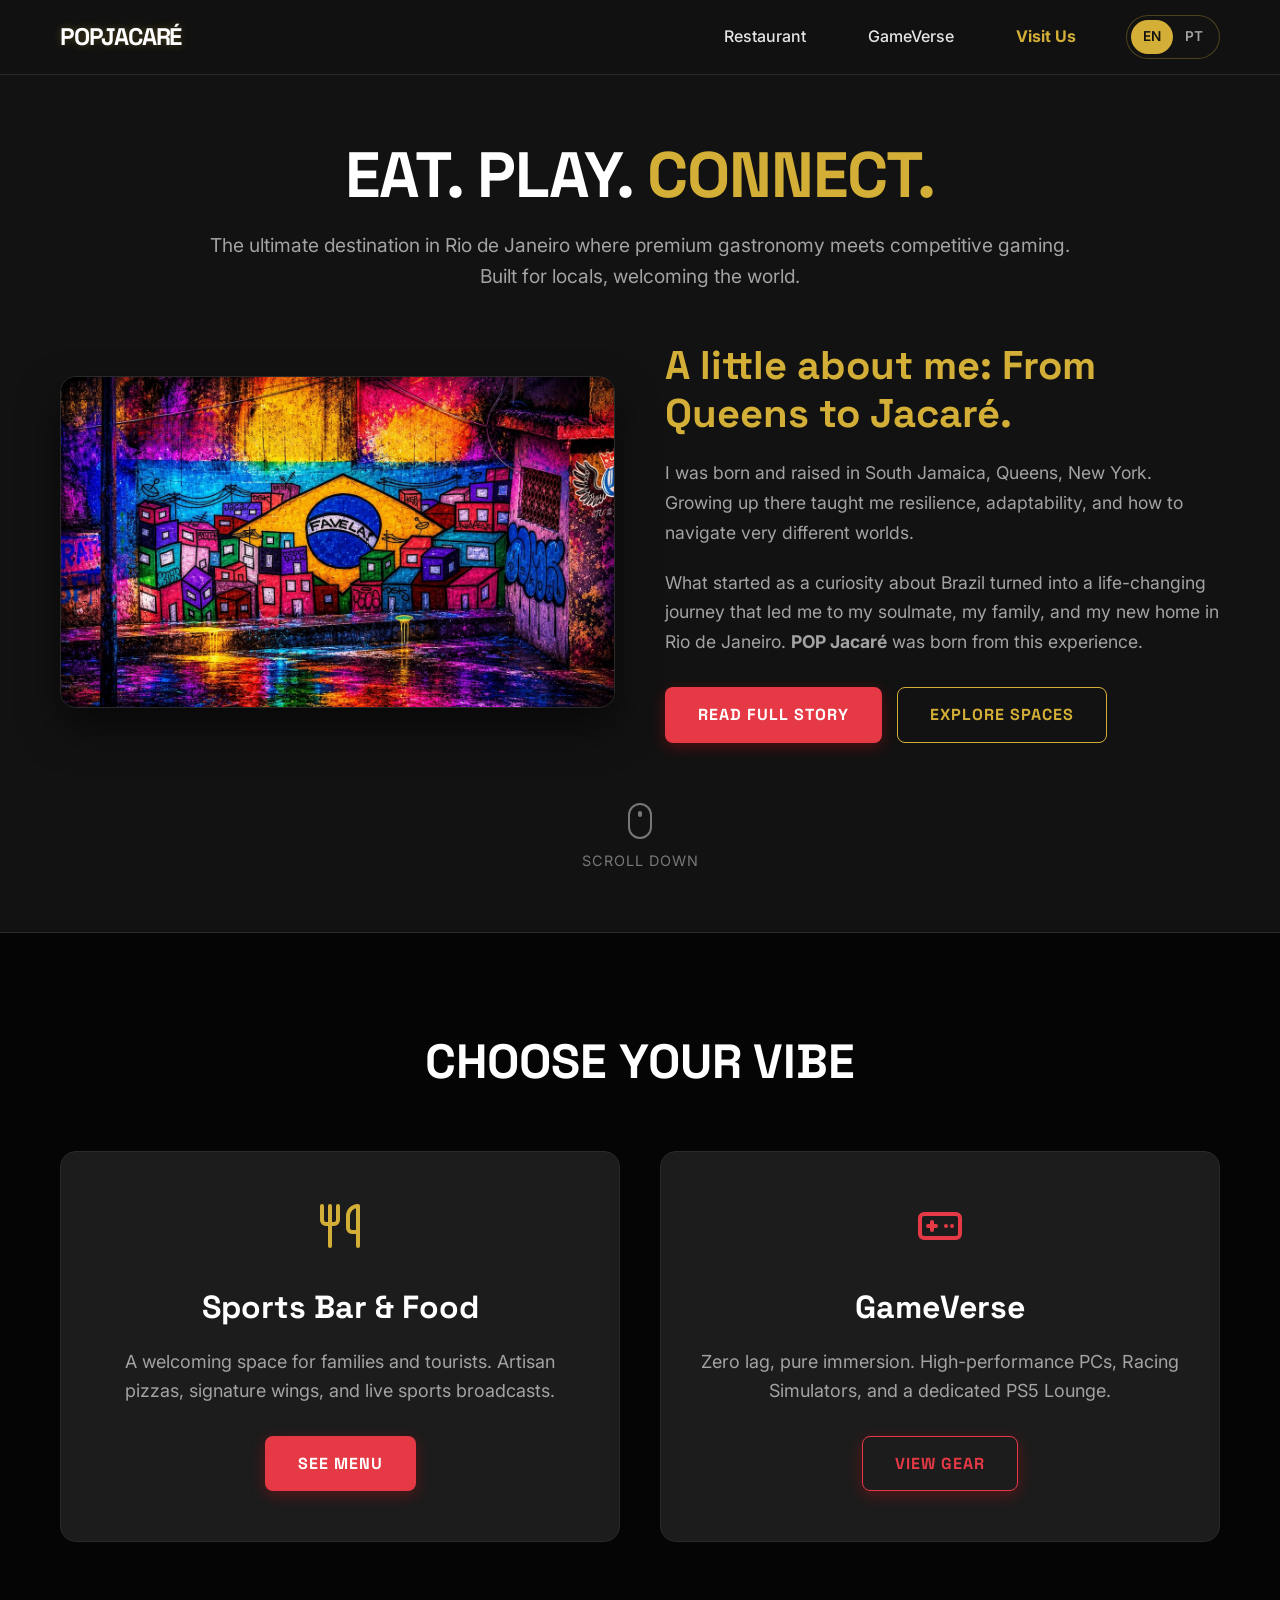
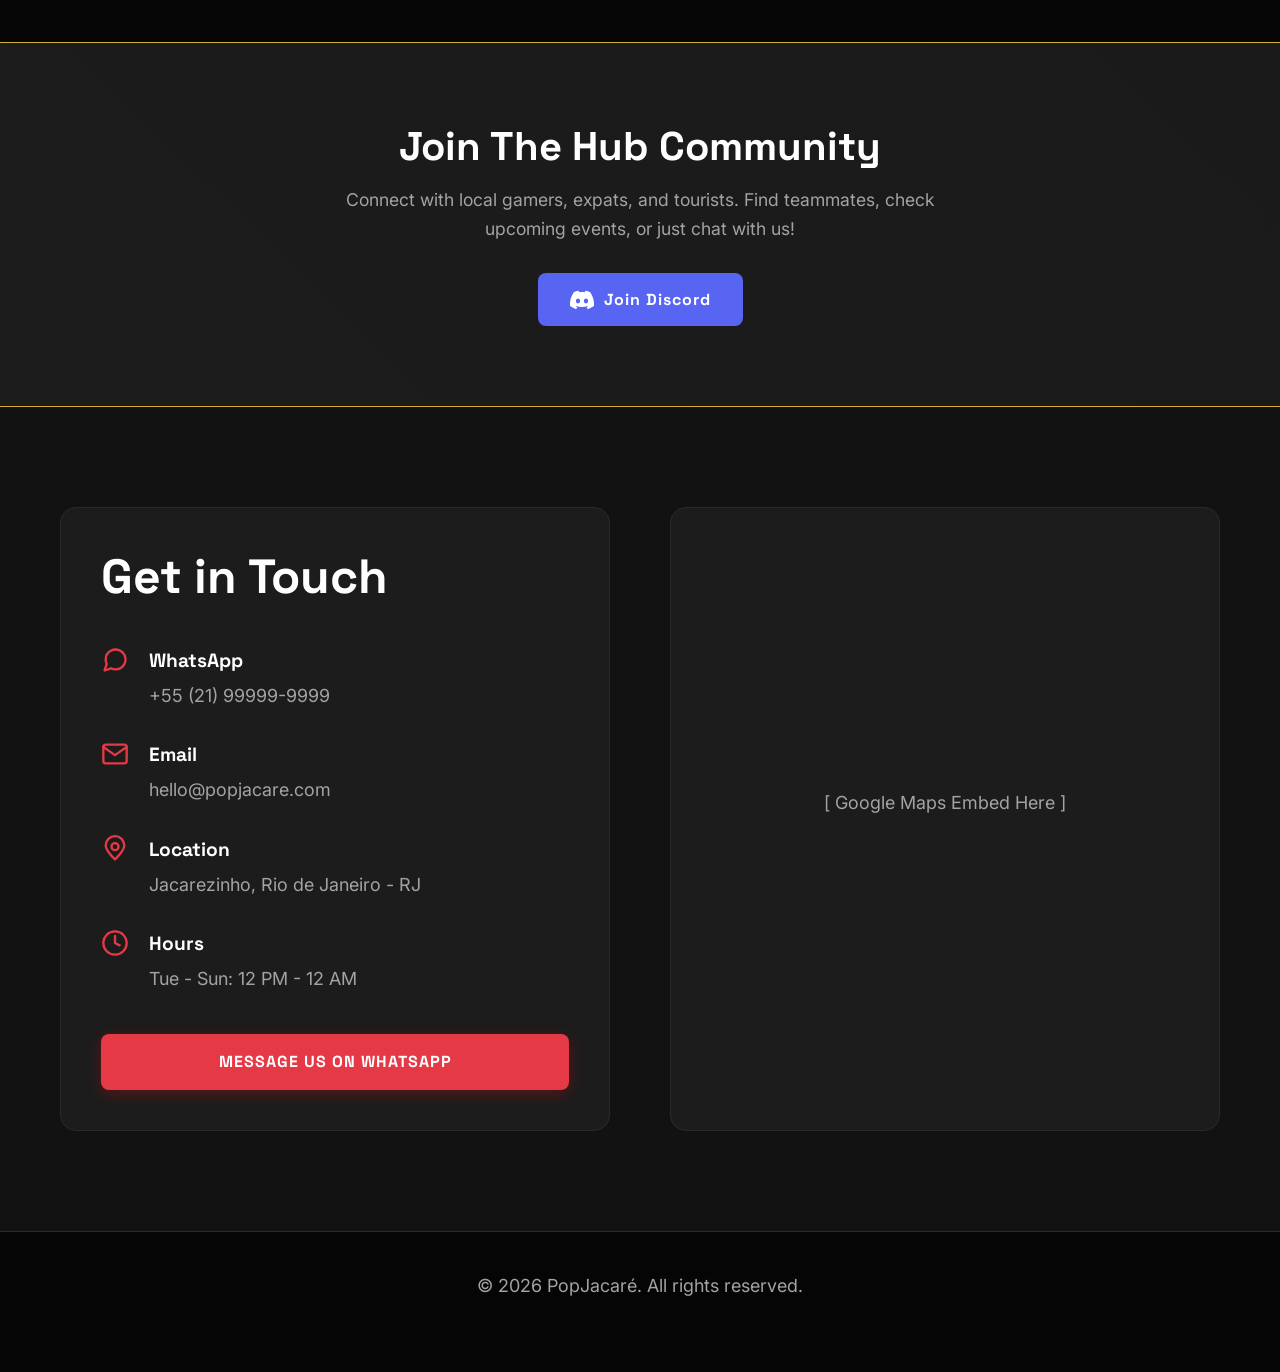
==== index.html @ 6431058b "Add files via upload" ====
<!DOCTYPE html>
<html lang="pt-BR" style="scroll-behavior: smooth;">

<head>
    <meta charset="UTF-8">
    <meta name="viewport" content="width=device-width, initial-scale=1.0">
    <title>PopJacaré | Premium Sports Bar & Gaming Lounge</title>

    <link rel="stylesheet" href="style.css">

    <link rel="preconnect" href="https://fonts.googleapis.com">
    <link rel="preconnect" href="https://fonts.gstatic.com" crossorigin>
    <link href="https://fonts.googleapis.com/css2?family=Inter:wght@400;500;600&family=Space+Grotesk:wght@600;700;900&display=swap" rel="stylesheet">
    
    <style>
        /* Controle de Idioma UI/UX */
        .pt-text { display: none; }
        body.lang-pt .en-text { display: none; }
        body.lang-pt .pt-text { display: inline-block; }

        .language-toggle {
            display: flex; align-items: center; background-color: #121212;
            border: 1px solid rgba(212, 175, 55, 0.3); border-radius: 30px;
            padding: 4px; cursor: pointer; margin-left: 20px; transition: all 0.3s ease;
        }

        .language-toggle span {
            padding: 6px 12px; font-size: 0.85rem; font-weight: 600;
            border-radius: 20px; color: var(--text-muted); transition: all 0.3s ease;
        }

        .language-toggle span.active { background-color: var(--accent-gold); color: #121212; }

        /* =========================================
           UI/UX: IDENTIDADE VISUAL
           ========================================= */
        :root {
            --bg-level-0: #050505; 
            --bg-level-1: #121212; 
            --bg-level-2: #1c1c1c; 
            --border-dark: #2a2a2a;
            --accent-gold: #d4af37; 
            --accent-red: #e63946;
            --text-main: #e5e5e5;
            --text-muted: #a3a3a3;
            --font-heading: 'Space Grotesk', sans-serif;
            --font-body: 'Inter', sans-serif;
        }

        body {
            background-color: var(--bg-level-0);
            color: var(--text-main);
            font-family: var(--font-body);
            margin: 0;
            padding: 0;
            overflow-x: hidden;
        }

        .container { max-width: 1200px; margin: 0 auto; padding: 0 20px; }

        /* TIPOGRAFIA */
        h1, h2, h3, h4 { font-family: var(--font-heading); color: #fff; margin-top: 0; }
        a { text-decoration: none; transition: 0.3s; }
        
        /* BOTÕES */
        .btn-primary {
            display: inline-block; background-color: var(--accent-red); color: #fff !important;
            padding: 14px 32px; border-radius: 8px; font-weight: 700; font-family: var(--font-heading);
            text-transform: uppercase; letter-spacing: 1px; transition: all 0.3s ease; border: 1px solid transparent;
        }
        .btn-primary:hover {
            background-color: transparent; border-color: var(--accent-red); color: var(--accent-red) !important;
            box-shadow: 0 0 15px rgba(230, 57, 70, 0.4);
        }

        .btn-outline-gold {
            display: inline-block; background-color: transparent; color: var(--accent-gold) !important;
            padding: 14px 32px; border-radius: 8px; font-weight: 700; font-family: var(--font-heading);
            text-transform: uppercase; border: 1px solid var(--accent-gold); letter-spacing: 1px; transition: all 0.3s ease;
        }
        .btn-outline-gold:hover { background-color: var(--accent-gold); color: #000 !important; }

        /* TOP SECTION (HERO + HISTÓRIA INTEGRADOS) */
        .top-section {
            padding-top: 140px; /* Espaço para a navbar fixa */
            padding-bottom: 60px;
            background-color: var(--bg-level-1);
            border-bottom: 1px solid var(--border-dark);
            position: relative;
        }
        
        .main-header-text {
            text-align: center;
            max-width: 900px;
            margin: 0 auto 50px auto;
        }
        .main-header-text h1 {
            font-size: 4rem;
            line-height: 1.1;
            margin-bottom: 20px;
            text-transform: uppercase;
            letter-spacing: -1px;
        }
        .main-header-text h1 .highlight-gold { color: var(--accent-gold); }
        .main-header-text .subtitle {
            font-size: 1.2rem;
            color: var(--text-muted);
            line-height: 1.6;
            margin: 0;
        }

        /* GRID: IMAGEM AO LADO DA HISTÓRIA */
        .hero-story-grid {
            display: grid;
            grid-template-columns: 1fr 1fr;
            gap: 50px;
            align-items: center;
        }
        .main-image-col {
            border-radius: 16px;
            overflow: hidden;
            border: 1px solid var(--border-dark);
            box-shadow: 0 20px 40px rgba(0,0,0,0.5);
        }
        .main-image-col img {
            width: 100%;
            height: auto;
            display: block;
            object-fit: cover;
        }
        
        .story-col h2 {
            font-size: 2.5rem;
            margin-bottom: 20px;
            color: var(--accent-gold);
        }
        .story-col p {
            color: var(--text-muted);
            font-size: 1.1rem;
            line-height: 1.7;
            margin-bottom: 20px;
        }
        .story-buttons {
            display: flex;
            gap: 15px;
            margin-top: 30px;
            flex-wrap: wrap;
        }

        /* INDICADOR DE ROLAGEM */
        .scroll-indicator {
            text-align: center;
            margin-top: 60px;
            display: flex;
            flex-direction: column;
            align-items: center;
            color: var(--text-muted);
            font-size: 0.9rem;
            text-transform: uppercase;
            letter-spacing: 1px;
            opacity: 0.7;
        }
        .mouse-icon {
            width: 24px; height: 36px; border: 2px solid var(--text-muted);
            border-radius: 12px; position: relative; margin-bottom: 10px;
        }
        .mouse-wheel {
            width: 4px; height: 6px; background-color: var(--text-muted);
            border-radius: 2px; position: absolute; top: 6px; left: 50%;
            transform: translateX(-50%);
            animation: scrollWheel 2s infinite;
        }
        @keyframes scrollWheel {
            0% { top: 6px; opacity: 1; }
            100% { top: 18px; opacity: 0; }
        }

        /* OS PILARES (RESTAURANTE E LOUNGE) */
        .pillars-section { padding: 100px 0; background-color: var(--bg-level-0); }
        .section-title { text-align: center; margin-bottom: 60px; font-size: 3rem; text-transform: uppercase; }
        
        .services-grid { display: grid; grid-template-columns: 1fr 1fr; gap: 40px; }
        .service-card {
            background-color: var(--bg-level-2); border: 1px solid var(--border-dark);
            border-radius: 16px; padding: 50px 40px; text-align: center;
            transition: transform 0.3s ease, border-color 0.3s;
        }
        .service-card:hover { transform: translateY(-10px); border-color: var(--accent-gold); }
        .service-icon { margin-bottom: 25px; display: inline-block; }
        .service-card h3 { font-size: 2rem; margin-bottom: 15px; }
        .service-card p { color: var(--text-muted); line-height: 1.6; margin-bottom: 30px; }
        
        /* COMUNIDADE (DISCORD) */
        .community-banner {
            background: linear-gradient(45deg, var(--bg-level-2) 0%, #1a1a1a 100%);
            border-top: 1px solid var(--accent-gold); border-bottom: 1px solid var(--accent-gold);
            padding: 80px 20px; text-align: center;
        }
        .community-banner h2 { font-size: 2.5rem; margin-bottom: 15px; }
        .community-banner p { max-width: 600px; margin: 0 auto 30px auto; color: var(--text-muted); font-size: 1.1rem; }
        .btn-discord {
            background-color: #5865F2; color: #fff !important; padding: 14px 32px; border-radius: 8px;
            font-weight: 700; font-family: var(--font-heading); letter-spacing: 1px; display: inline-flex; align-items: center; gap: 10px;
        }

        /* CONTATO E LOCALIZAÇÃO */
        .contact-section { padding: 100px 0; background-color: var(--bg-level-1); }
        .contact-grid { display: grid; grid-template-columns: 1fr 1fr; gap: 60px; }
        .contact-info-box { background-color: var(--bg-level-2); padding: 40px; border-radius: 16px; border: 1px solid var(--border-dark); }
        
        .contact-item { display: flex; align-items: flex-start; gap: 20px; margin-bottom: 30px; }
        .contact-icon { stroke: var(--accent-red); flex-shrink: 0; }
        .contact-item h4 { margin: 0 0 5px 0; font-size: 1.2rem; }
        .contact-item p { margin: 0; color: var(--text-muted); }
        
        .map-placeholder {
            width: 100%; height: 100%; min-height: 400px; background-color: var(--bg-level-2); border-radius: 16px;
            border: 1px solid var(--border-dark); display: flex; align-items: center; justify-content: center; color: var(--text-muted);
        }

        /* RESPONSIVIDADE */
        @media (max-width: 900px) {
            .main-header-text h1 { font-size: 2.5rem; }
            .hero-story-grid, .services-grid, .contact-grid { grid-template-columns: 1fr; }
            .story-buttons { flex-direction: column; }
        }
    </style>
</head>

<body>

    <!-- NAVBAR FIXA -->
    <header id="navbar" style="background-color: rgba(18,18,18,0.95); border-bottom: 1px solid var(--border-dark); position: fixed; width: 100%; top: 0; z-index: 100; padding: 15px 0; backdrop-filter: blur(10px);">
        <div class="container nav-content" style="display: flex; justify-content: space-between; align-items: center;">
            <a href="index.html" class="logo" style="text-decoration: none; color: #fff; font-family: var(--font-heading); font-size: 1.5rem; font-weight: 900;">PopJacaré</a>
            
            <nav class="desktop-menu" style="display: flex; align-items: center; gap: 30px;">
                <a href="subpaginas/restaurant.html" style="color: var(--text-main);"><span class="en-text">Restaurant</span><span class="pt-text">Restaurante</span></a>
                <a href="subpaginas/gameverse.html" style="color: var(--text-main);">GameVerse</a>
                <a href="#contato" style="color: var(--accent-gold); font-weight: bold;"><span class="en-text">Visit Us</span><span class="pt-text">Visite-nos</span></a>

                <div class="language-toggle" id="lang-btn">
                    <span class="lang-en active">EN</span>
                    <span class="lang-pt">PT</span>
                </div>
            </nav>
        </div>
    </header>

    <!-- TOPO CENTRALIZADO + IMAGEM E HISTÓRIA AO LADO -->
    <section class="top-section">
        <div class="container">
            
            <!-- Título Principal Centralizado no Topo -->
            <div class="main-header-text">
                <h1>
                    <span class="en-text">Eat. Play. <span class="highlight-gold">Connect.</span></span>
                    <span class="pt-text">Coma. Jogue. <span class="highlight-gold">Conecte-se.</span></span>
                </h1>
                <p class="subtitle">
                    <span class="en-text">The ultimate destination in Rio de Janeiro where premium gastronomy meets competitive gaming. Built for locals, welcoming the world.</span>
                    <span class="pt-text">O destino definitivo no Rio de Janeiro onde a alta gastronomia encontra os e-sports. Feito para os locais, de portas abertas para o mundo.</span>
                </p>
            </div>

            <!-- Grid: Imagem Principal + História -->
            <div class="hero-story-grid">
                
                <!-- Coluna da Esquerda: A imagem original (capa) -->
                <div class="main-image-col">
                    <img src="img/capa.png" alt="Cenário urbano do Jacarezinho">
                </div>

                <!-- Coluna da Direita: História e Botões -->
                <div class="story-col">
                    <h2>
                        <span class="en-text">A little about me: From Queens to Jacaré.</span>
                        <span class="pt-text">Um pouco sobre mim: Do Queens ao Jacaré.</span>
                    </h2>
                    <p>
                        <span class="en-text">I was born and raised in South Jamaica, Queens, New York. Growing up there taught me resilience, adaptability, and how to navigate very different worlds.</span>
                        <span class="pt-text">Nasci e cresci em South Jamaica, Queens, Nova York. Crescer lá me ensinou resiliência, adaptabilidade e como navegar em mundos muito diferentes.</span>
                    </p>
                    <p>
                        <span class="en-text">What started as a curiosity about Brazil turned into a life-changing journey that led me to my soulmate, my family, and my new home in Rio de Janeiro. <strong>POP Jacaré</strong> was born from this experience.</span>
                        <span class="pt-text">O que começou como curiosidade pelo Brasil virou uma jornada que mudou minha vida, me levando à minha família e ao meu novo lar no Rio. O <strong>POP Jacaré</strong> nasceu dessa experiência.</span>
                    </p>
                    
                    <div class="story-buttons">
                        <a href="subpaginas/story.html" class="btn-primary">
                            <span class="en-text">Read Full Story</span>
                            <span class="pt-text">História Completa</span>
                        </a>
                        <a href="#experiencias" class="btn-outline-gold">
                            <span class="en-text">Explore Spaces</span>
                            <span class="pt-text">Explorar Espaços</span>
                        </a>
                    </div>
                </div>

            </div>

            <!-- Indicador visual que existe mais conteúdo para baixo -->
            <div class="scroll-indicator">
                <div class="mouse-icon">
                    <div class="mouse-wheel"></div>
                </div>
                <span class="en-text">Scroll Down</span>
                <span class="pt-text">Role para Baixo</span>
            </div>

        </div>
    </section>

    <!-- EXPERIÊNCIAS (Restaurante e Lan House) -->
    <section id="experiencias" class="pillars-section">
        <div class="container">
            <h2 class="section-title">
                <span class="en-text">Choose Your Vibe</span>
                <span class="pt-text">Escolha sua Vibe</span>
            </h2>

            <div class="services-grid">
                <!-- Restaurante -->
                <div class="service-card">
                    <div class="service-icon">
                        <svg width="48" height="48" viewBox="0 0 24 24" fill="none" stroke="var(--accent-gold)" stroke-width="2" stroke-linecap="round" stroke-linejoin="round">
                            <path d="M3 2v7c0 1.1.9 2 2 2h4a2 2 0 0 0 2-2V2"></path>
                            <path d="M7 2v20"></path>
                            <path d="M21 15V2v0a5 5 0 0 0-5 5v6c0 1.1.9 2 2 2h3Zm0 0v7"></path>
                        </svg>
                    </div>
                    <h3>
                        <span class="en-text">Sports Bar & Food</span>
                        <span class="pt-text">Restaurante & Bar</span>
                    </h3>
                    <p>
                        <span class="en-text">A welcoming space for families and tourists. Artisan pizzas, signature wings, and live sports broadcasts.</span>
                        <span class="pt-text">Um ambiente acolhedor. Pizzas artesanais, nossas famosas wings e transmissão de esportes ao vivo.</span>
                    </p>
                    <a href="subpaginas/restaurant.html" class="btn-primary">
                        <span class="en-text">See Menu</span>
                        <span class="pt-text">Ver Cardápio</span>
                    </a>
                </div>

                <!-- GameVerse -->
                <div class="service-card">
                    <div class="service-icon">
                        <svg width="48" height="48" viewBox="0 0 24 24" fill="none" stroke="var(--accent-red)" stroke-width="2" stroke-linecap="round" stroke-linejoin="round">
                            <rect x="2" y="6" width="20" height="12" rx="2"></rect>
                            <path d="M6 12h4"></path>
                            <path d="M8 10v4"></path>
                            <path d="M15 12h.01"></path>
                            <path d="M18 12h.01"></path>
                        </svg>
                    </div>
                    <h3>GameVerse</h3>
                    <p>
                        <span class="en-text">Zero lag, pure immersion. High-performance PCs, Racing Simulators, and a dedicated PS5 Lounge.</span>
                        <span class="pt-text">Zero lag, imersão total. PCs de alta performance, Simuladores de Corrida e um Lounge de PS5.</span>
                    </p>
                    <a href="subpaginas/gameverse.html" class="btn-primary" style="background-color: transparent; border-color: var(--accent-red); color: var(--accent-red) !important;">
                        <span class="en-text">View Gear</span>
                        <span class="pt-text">Ver Máquinas</span>
                    </a>
                </div>
            </div>
        </div>
    </section>

    <!-- COMUNIDADE (DISCORD) -->
    <section class="community-banner">
        <div class="container">
            <h2>
                <span class="en-text">Join The Hub Community</span>
                <span class="pt-text">Faça parte da Comunidade</span>
            </h2>
            <p>
                <span class="en-text">Connect with local gamers, expats, and tourists. Find teammates, check upcoming events, or just chat with us!</span>
                <span class="pt-text">Conecte-se com gamers locais e turistas. Encontre seu squad, veja os próximos eventos e troque ideia com a gente!</span>
            </p>
            <a href="#" class="btn-discord">
                <svg width="24" height="24" viewBox="0 0 24 24" fill="currentColor">
                    <path d="M20.317 4.3698a19.7913 19.7913 0 00-4.8851-1.5152.0741.0741 0 00-.0785.0371c-.211.3753-.4447.8648-.6083 1.2495-1.8447-.2762-3.68-.2762-5.4868 0-.1636-.3933-.4058-.8742-.6177-1.2495a.077.077 0 00-.0785-.037 19.7363 19.7363 0 00-4.8852 1.515.0699.0699 0 00-.0321.0277C.5334 9.0458-.319 13.5799.0992 18.0578a.0824.0824 0 00.0312.0561c2.0528 1.5076 4.0413 2.4228 5.9929 3.0294a.0777.0777 0 00.0842-.0276c.4616-.6304.8731-1.2952 1.226-1.9942a.076.076 0 00-.0416-.1057c-.6528-.2476-1.2743-.5495-1.8722-.8923a.077.077 0 01-.0076-.1277c.1258-.0943.2517-.1923.3718-.2914a.0743.0743 0 01.0776-.0105c3.9278 1.7933 8.18 1.7933 12.0614 0a.0739.0739 0 01.0785.0095c.1202.099.246.1981.3728.2924a.077.077 0 01-.0066.1276 12.2986 12.2986 0 01-1.873.8914.0766.0766 0 00-.0407.1067c.3604.698.7719 1.3628 1.225 1.9932a.076.076 0 00.0842.0286c1.961-.6067 3.9495-1.5219 6.0023-3.0294a.077.077 0 00.0313-.0552c.5004-5.177-.8382-9.6739-3.5485-13.6604a.061.061 0 00-.0312-.0286zM8.02 15.3312c-1.1825 0-2.1569-1.0857-2.1569-2.419 0-1.3332.9555-2.4189 2.157-2.4189 1.2108 0 2.1757 1.0952 2.1568 2.419 0 1.3332-.9555 2.4189-2.1569 2.4189zm7.9748 0c-1.1825 0-2.1569-1.0857-2.1569-2.419 0-1.3332.9554-2.4189 2.1569-2.4189 1.2108 0 2.1757 1.0952 2.1568 2.419 0 1.3332-.946 2.4189-2.1568 2.4189z"/>
                </svg>
                Join Discord
            </a>
        </div>
    </section>

    <!-- CONTATO E LOCALIZAÇÃO -->
    <section id="contato" class="contact-section">
        <div class="container contact-grid">
            
            <div class="contact-info-box">
                <h2 style="margin-bottom: 40px;">
                    <span class="en-text">Get in Touch</span>
                    <span class="pt-text">Fale Conosco</span>
                </h2>

                <div class="contact-item">
                    <svg class="contact-icon" width="28" height="28" viewBox="0 0 24 24" fill="none" stroke-width="2" stroke-linecap="round" stroke-linejoin="round">
                        <path d="M21 11.5a8.38 8.38 0 0 1-.9 3.8 8.5 8.5 0 0 1-7.6 4.7 8.38 8.38 0 0 1-3.8-.9L3 21l1.9-5.7a8.38 8.38 0 0 1-.9-3.8 8.5 8.5 0 0 1 4.7-7.6 8.38 8.38 0 0 1 3.8-.9h.5a8.48 8.48 0 0 1 8 8v.5z"></path>
                    </svg>
                    <div>
                        <h4>WhatsApp</h4>
                        <p>+55 (21) 99999-9999</p>
                    </div>
                </div>

                <div class="contact-item">
                    <svg class="contact-icon" width="28" height="28" viewBox="0 0 24 24" fill="none" stroke-width="2" stroke-linecap="round" stroke-linejoin="round">
                        <path d="M4 4h16c1.1 0 2 .9 2 2v12c0 1.1-.9 2-2 2H4c-1.1 0-2-.9-2-2V6c0-1.1.9-2 2-2z"></path>
                        <polyline points="22,6 12,13 2,6"></polyline>
                    </svg>
                    <div>
                        <h4>Email</h4>
                        <p>hello@popjacare.com</p>
                    </div>
                </div>

                <div class="contact-item">
                    <svg class="contact-icon" width="28" height="28" viewBox="0 0 24 24" fill="none" stroke-width="2" stroke-linecap="round" stroke-linejoin="round">
                        <circle cx="12" cy="10" r="3"></circle>
                        <path d="M12 21c-4-4-8-8-8-12a8 8 0 0 1 16 0c0 4-4 8-8 12z"></path>
                    </svg>
                    <div>
                        <h4>
                            <span class="en-text">Location</span>
                            <span class="pt-text">Localização</span>
                        </h4>
                        <p>Jacarezinho, Rio de Janeiro - RJ</p>
                    </div>
                </div>

                <div class="contact-item">
                    <svg class="contact-icon" width="28" height="28" viewBox="0 0 24 24" fill="none" stroke-width="2" stroke-linecap="round" stroke-linejoin="round">
                        <circle cx="12" cy="12" r="10"></circle>
                        <polyline points="12 6 12 12 16 14"></polyline>
                    </svg>
                    <div>
                        <h4>
                            <span class="en-text">Hours</span>
                            <span class="pt-text">Horário</span>
                        </h4>
                        <p>
                            <span class="en-text">Tue - Sun: 12 PM - 12 AM</span>
                            <span class="pt-text">Ter - Dom: 12:00 às 00:00</span>
                        </p>
                    </div>
                </div>

                <a href="https://wa.me/5521999999999" target="_blank" class="btn-primary" style="margin-top: 10px; width: 100%; box-sizing: border-box; text-align: center;">
                    <span class="en-text">Message us on WhatsApp</span>
                    <span class="pt-text">Chamar no WhatsApp</span>
                </a>
            </div>

            <!-- Mapa Google Placeholder -->
            <div class="map-placeholder">
                <p>
                    <span class="en-text">[ Google Maps Embed Here ]</span>
                    <span class="pt-text">[ Insira o Embed do Google Maps Aqui ]</span>
                </p>
            </div>

        </div>
    </section>

    <!-- FOOTER BÁSICO -->
    <footer style="background-color: var(--bg-level-0); border-top: 1px solid var(--border-dark); padding: 40px 20px; text-align: center; color: var(--text-muted); font-size: 0.9rem;">
        <p>&copy; 2026 PopJacaré. <span class="en-text">All rights reserved.</span><span class="pt-text">Todos os direitos reservados.</span></p>
    </footer>

    <script>
        // Lógica de Tradução
        function toggleLanguage() {
            const body = document.body;
            body.classList.toggle('lang-pt');
            
            const isPt = body.classList.contains('lang-pt');
            document.querySelectorAll('.lang-en').forEach(el => el.classList.toggle('active', !isPt));
            document.querySelectorAll('.lang-pt').forEach(el => el.classList.toggle('active', isPt));
            
            document.documentElement.lang = isPt ? 'pt-BR' : 'en';
        }

        document.getElementById('lang-btn').addEventListener('click', toggleLanguage);
    </script>
    
</body>
</html>
---- style.css ----
/* ==========================================================================
   VARIÁVEIS DE CORES E FONTES (Identidade Premium: Preto, Dourado e Vermelho)
   ========================================================================== */
:root {
  --bg-color: #070707; /* Preto absoluto para dar profundidade de cinema */
  --bg-alt: #121212; /* Cinza escuro premium para os cards e seções */
  --text-color: #ffffff;
  --text-muted: #a0aec0;

  /* Cores de Destaque da Marca */
  --accent-gold: #d4af37; /* Dourado metálico refinado para detalhes e neon */
  --accent-red: #e50914; /* Vermelho esportivo de alta energia para conversão */

  --font-heading: "Space Grotesk", sans-serif;
  --font-body: "Inter", sans-serif;
}

/* Reset Básico */
* {
  margin: 0;
  padding: 0;
  box-sizing: border-box;
}

body {
  background-color: var(--bg-color);
  color: var(--text-color);
  font-family: var(--font-body);
  line-height: 1.6;
  overflow-x: hidden;
}

/* Container para centralizar o conteúdo */
.container {
  max-width: 1200px;
  margin: 0 auto;
  padding: 0 24px;
}

/* Tipografia */
h1,
h2,
h3,
.logo {
  font-family: var(--font-heading);
  font-weight: 700;
}

h1 {
  font-size: clamp(2.5rem, 5vw, 4.5rem);
  line-height: 1.1;
  margin-bottom: 1.5rem;
  letter-spacing: -0.03em;
}

h2 {
  font-size: clamp(2rem, 4vw, 3rem);
  line-height: 1.2;
  margin-bottom: 1rem;
}

p {
  font-size: 1.125rem;
  color: var(--text-muted);
  margin-bottom: 2rem;
}

/* Ajustando a classe antiga de cor para o novo Dourado Metálico */
.text-green {
  color: var(--accent-gold);
  text-shadow: 0 0 10px rgba(212, 175, 55, 0.25);
}

/* Botões com a energia do Vermelho Esportivo */
.btn-primary {
  display: inline-block;
  background-color: var(--accent-red);
  color: #ffffff;
  padding: 14px 28px;
  text-decoration: none;
  font-family: var(--font-heading);
  font-weight: 700;
  font-size: 1rem;
  border-radius: 6px;
  box-shadow: 0 4px 15px rgba(229, 9, 20, 0.3);
  transition:
    transform 0.2s cubic-bezier(0.4, 0, 0.2, 1),
    background-color 0.2s ease,
    box-shadow 0.2s ease;
}

.btn-primary:hover {
  background-color: #ff1e27;
  transform: translateY(-3px);
  box-shadow: 0 6px 22px rgba(229, 9, 20, 0.5);
}

/* Cabeçalho (Header) */
header {
  position: fixed;
  top: 0;
  left: 0;
  width: 100%;
  padding: 24px 0;
  z-index: 100;
  transition:
    background-color 0.3s ease,
    padding 0.3s ease;
}

header.scrolled {
  background-color: rgba(7, 7, 7, 0.95);
  backdrop-filter: blur(10px);
  padding: 16px 0;
  border-bottom: 1px solid rgba(255, 255, 255, 0.03);
}

.nav-content {
  display: flex;
  justify-content: space-between;
  align-items: center;
}

.logo {
  font-size: 1.5rem;
  color: var(--accent-gold);
  letter-spacing: -0.05em;
  text-transform: uppercase;
  text-shadow: 0 0 8px rgba(212, 175, 55, 0.3);
}

.desktop-menu a {
  color: var(--text-color);
  text-decoration: none;
  margin-left: 32px;
  font-size: 1rem;
  font-weight: 500;
  transition: color 0.2s ease;
}

.desktop-menu a:not(.btn-primary):hover {
  color: var(--accent-gold);
}

.desktop-menu a.active {
  color: var(--accent-gold);
  font-weight: 700;
}

/* Hero Section com Névoa de Spray de Tinta Sutil no Fundo */
.hero {
  min-height: 100vh;
  display: flex;
  align-items: center;
  padding-top: 100px;
  background:
    radial-gradient(
      circle at 10% 20%,
      rgba(212, 175, 55, 0.03) 0%,
      transparent 45%
    ),
    /* Spray dourado à esquerda */
    radial-gradient(
        circle at 90% 75%,
        rgba(229, 9, 20, 0.04) 0%,
        transparent 40%
      ),
    /* Spray vermelho atrás da foto */
    radial-gradient(circle at 50% 50%, #111111 0%, var(--bg-color) 100%);
  position: relative;
}

.hero-content {
  display: grid;
  grid-template-columns: 1fr 1fr;
  gap: 64px;
  align-items: center;
}

.hero-text p {
  max-width: 90%;
}

/* Imagem com as cores normais e um Sombreado Neon Dourado Elegante */
.hero-image {
  position: relative;
}

.hero-image img {
  width: 100%;
  height: auto;
  border-radius: 16px;
  object-fit: cover;
  aspect-ratio: 4/5;

  /* SEM GRAYSCALE: A imagem exibe as suas cores fortes originais diretamente */
  filter: none;

  /* Neon Dourado Limpo e Refinado: destaca a foto sem ofuscar */
  box-shadow:
    0 0 15px rgba(212, 175, 55, 0.25),
    0 0 35px rgba(212, 175, 55, 0.12),
    0 12px 40px rgba(0, 0, 0, 0.7);

  transition:
    box-shadow 0.4s ease,
    transform 0.4s ease;
}

/* Efeito ao passar o mouse: apenas uma leve aproximação tridimensional e aumento do brilho */
.hero-image img:hover {
  transform: scale(1.02);
  box-shadow:
    0 0 25px rgba(212, 175, 55, 0.45),
    0 0 50px rgba(212, 175, 55, 0.2),
    0 15px 50px rgba(0, 0, 0, 0.85);
}

/* Seção Sobre */
.about {
  padding: 120px 0;
  text-align: center;
  background-color: var(--bg-alt);
  border-top: 1px solid rgba(255, 255, 255, 0.02);
  border-bottom: 1px solid rgba(255, 255, 255, 0.02);
}

.about p {
  margin: 0 auto;
  max-width: 700px;
}

/* Responsividade Geral */
@media (max-width: 900px) {
  .hero-content {
    grid-template-columns: 1fr;
    text-align: center;
    gap: 40px;
    padding-top: 40px;
  }

  .hero-text p {
    margin: 0 auto 2rem auto;
  }

  .desktop-menu {
    display: none;
  }
}

/* Seção Histórias/Vozes */
.stories {
  padding: 100px 0;
  background-color: var(--bg-color);
}

.section-header {
  display: flex;
  justify-content: space-between;
  align-items: flex-end;
  margin-bottom: 3rem;
  border-bottom: 1px solid rgba(255, 255, 255, 0.05);
  padding-bottom: 1rem;
}

.link-more {
  color: var(--accent-gold);
  text-decoration: none;
  font-weight: 500;
  transition: opacity 0.2s ease;
}

.link-more:hover {
  opacity: 0.8;
}

.stories-grid {
  display: grid;
  grid-template-columns: repeat(auto-fit, minmax(300px, 1fr));
  gap: 32px;
}

.story-card {
  background-color: var(--bg-alt);
  border-radius: 12px;
  overflow: hidden;
  transition:
    transform 0.3s ease,
    box-shadow 0.3s ease;
  cursor: pointer;
  border: 1px solid rgba(255, 255, 255, 0.02);
}

.story-card:hover {
  transform: translateY(-8px);
  box-shadow: 0 10px 30px rgba(0, 0, 0, 0.5);
}

.story-image {
  position: relative;
  height: 240px;
}

.story-image img {
  width: 100%;
  height: 100%;
  object-fit: cover;
  filter: none; /* Imagens normais sem P&B */
  transition: transform 0.4s ease;
}

.story-card:hover .story-image img {
  transform: scale(1.05); /* Zoom elegante no hover */
}

.story-tag {
  position: absolute;
  top: 16px;
  left: 16px;
  background-color: var(--accent-gold);
  color: #121212;
  padding: 6px 12px;
  font-size: 0.75rem;
  font-weight: 700;
  border-radius: 4px;
  text-transform: uppercase;
}

.story-tag.bg-dark {
  background-color: #121212;
  color: var(--accent-gold);
  border: 1px solid var(--accent-gold);
}

.story-content {
  padding: 24px;
}

.story-content h3 {
  font-size: 1.25rem;
  margin-bottom: 12px;
  line-height: 1.3;
}

.story-content p {
  font-size: 1rem;
  margin-bottom: 0;
}

/* ==========================================================================
   PÁGINA GAMEVERSE (ESPAÇO FÍSICO)
   ========================================================================== */
.gameverse-page {
  background-color: #050505;
}

.hero-gameverse {
  padding-top: 180px;
  padding-bottom: 80px;
  text-align: center;
  background: radial-gradient(
    circle at center,
    rgba(212, 175, 55, 0.05) 0%,
    #050505 70%
  );
  border-bottom: 1px solid rgba(255, 255, 255, 0.03);
}

.gameverse-header {
  max-width: 800px;
  margin: 0 auto;
}

.equipamentos {
  padding: 100px 0;
}

.equipamentos h2 {
  text-align: center;
  margin-bottom: 3rem;
}

.equipamentos-grid {
  display: grid;
  grid-template-columns: repeat(auto-fit, minmax(300px, 1fr));
  gap: 40px;
}

.equip-card {
  background-color: var(--bg-alt);
  border: 1px solid rgba(255, 255, 255, 0.03);
  padding: 40px 32px;
  border-radius: 12px;
  text-align: center;
  transition:
    transform 0.3s ease,
    border-color 0.3s ease;
}

.equip-card:hover {
  transform: translateY(-5px);
  border-color: var(--accent-gold);
}

.equip-icon {
  font-size: 3rem;
  margin-bottom: 24px;
}

.equip-card h3 {
  margin-bottom: 16px;
  font-size: 1.5rem;
}

/* Localização */
.localizacao {
  padding: 80px 0 120px 0;
}

.localizacao-box {
  display: grid;
  grid-template-columns: 1fr 1fr;
  gap: 60px;
  background-color: var(--bg-alt);
  padding: 64px;
  border-radius: 16px;
  align-items: center;
  border: 1px solid rgba(255, 255, 255, 0.02);
}

.endereco-info,
.horario-info {
  margin-top: 24px;
  padding: 16px;
  background-color: var(--bg-color);
  border-left: 4px solid var(--accent-gold);
  border-radius: 0 6px 6px 0;
  display: flex;
  flex-direction: column;
}

.endereco-info strong,
.horario-info strong {
  color: var(--text-color);
  margin-bottom: 4px;
}

.mapa-placeholder {
  width: 100%;
  height: 300px;
  background-color: var(--bg-color);
  border: 2px dashed rgba(255, 255, 255, 0.1);
  border-radius: 12px;
  display: flex;
  justify-content: center;
  align-items: center;
}

@media (max-width: 900px) {
  .localizacao-box {
    grid-template-columns: 1fr;
    padding: 32px;
    gap: 40px;
  }
}

/* ==========================================================================
   MENU MOBILE (HAMBÚRGUER)
   ========================================================================== */
.mobile-menu-btn {
  display: none;
  background: none;
  border: none;
  cursor: pointer;
  flex-direction: column;
  gap: 6px;
  z-index: 200;
}

.mobile-menu-btn span {
  display: block;
  width: 28px;
  height: 3px;
  background-color: var(--accent-gold);
  transition: 0.3s ease;
  border-radius: 2px;
}

.mobile-menu {
  position: fixed;
  top: 0;
  right: -100%;
  width: 80%;
  max-width: 300px;
  height: 100vh;
  background-color: var(--bg-alt);
  display: flex;
  flex-direction: column;
  padding: 100px 32px 32px;
  gap: 24px;
  transition: right 0.4s cubic-bezier(0.4, 0, 0.2, 1);
  z-index: 150;
  box-shadow: -5px 0 25px rgba(0, 0, 0, 0.9);
}

.mobile-menu.active {
  right: 0;
}

.mobile-menu a {
  color: var(--text-color);
  text-decoration: none;
  font-size: 1.25rem;
  font-weight: 500;
  font-family: var(--font-heading);
  border-bottom: 1px solid rgba(255, 255, 255, 0.05);
  padding-bottom: 12px;
}

.mobile-menu a:hover {
  color: var(--accent-gold);
}

.mobile-menu a.btn-primary {
  border-bottom: none;
  text-align: center;
  margin-top: 16px;
  color: #ffffff;
}

@media (max-width: 900px) {
  .mobile-menu-btn {
    display: flex;
  }
}

/* Seleção de Texto Personalizada */
::-webkit-selection {
  background-color: var(--accent-gold);
  color: #121212;
}
::selection {
  background-color: var(--accent-gold);
  color: #121212;
}
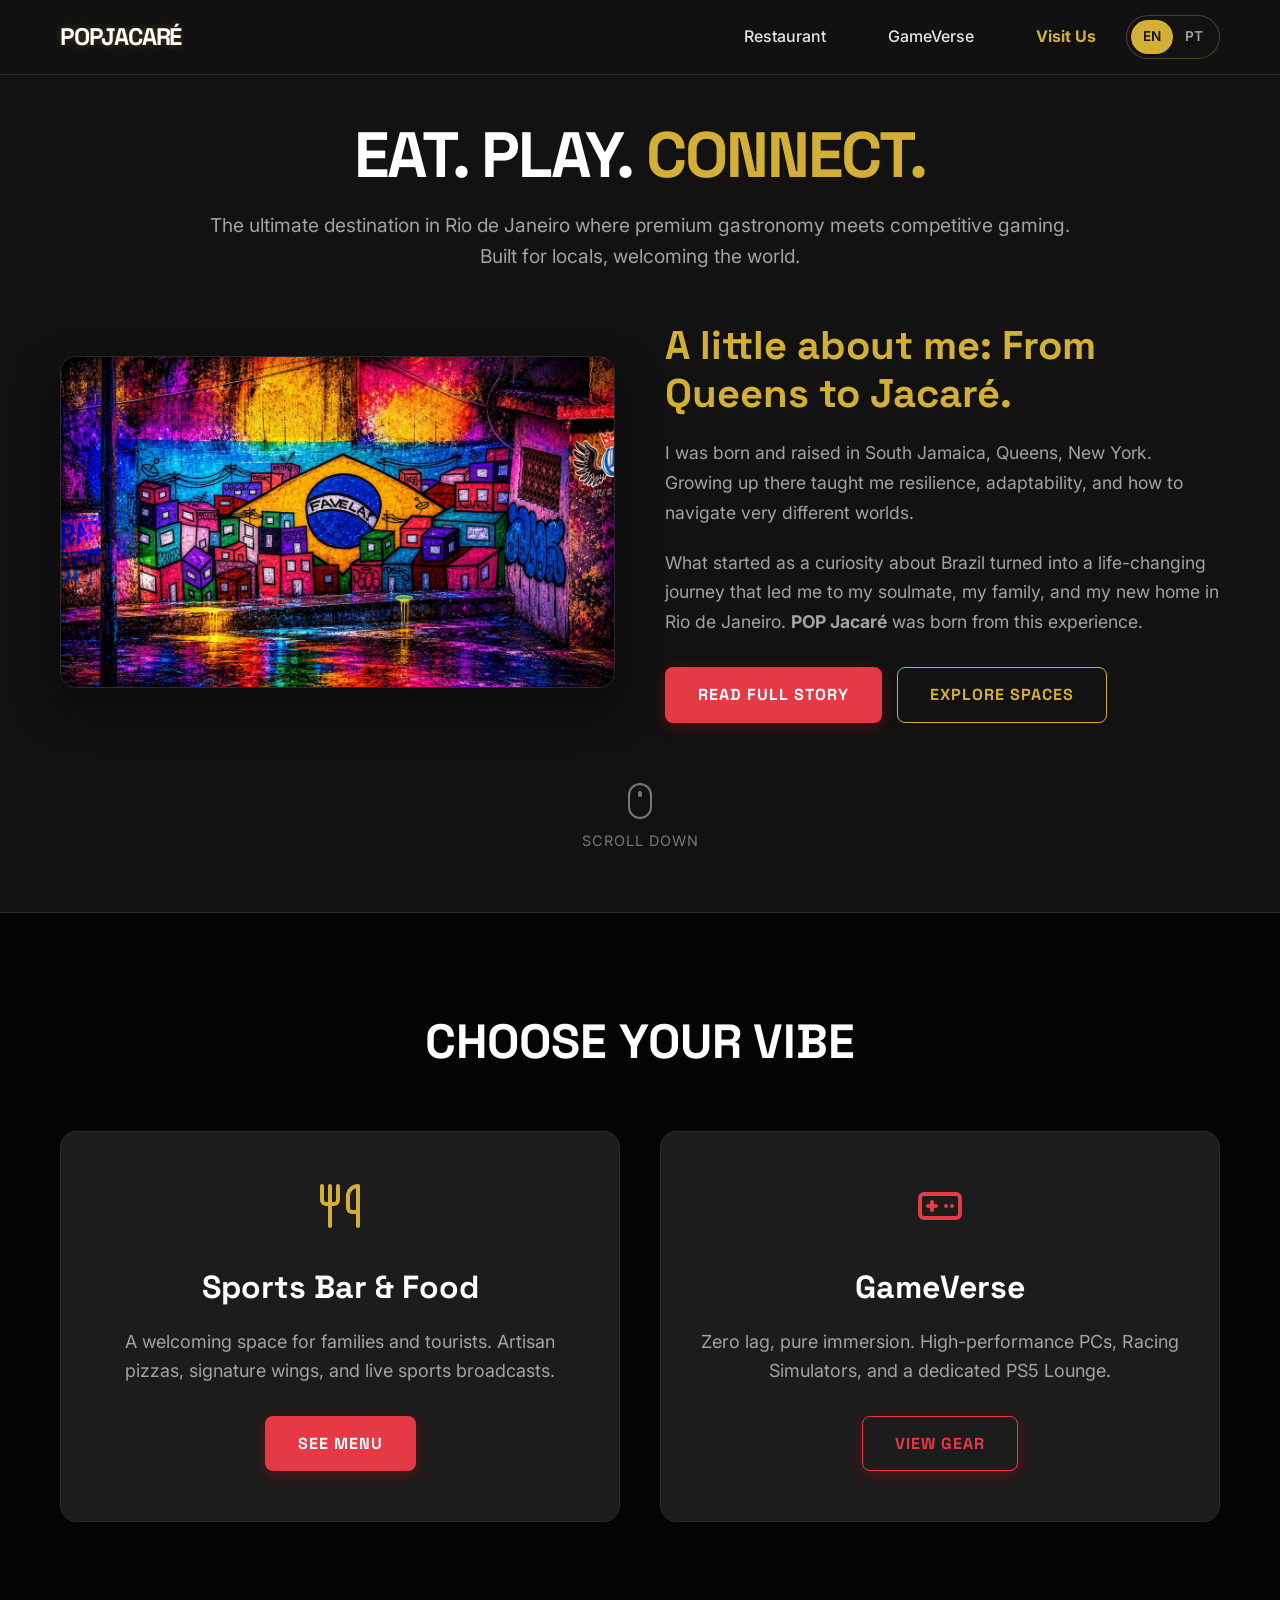
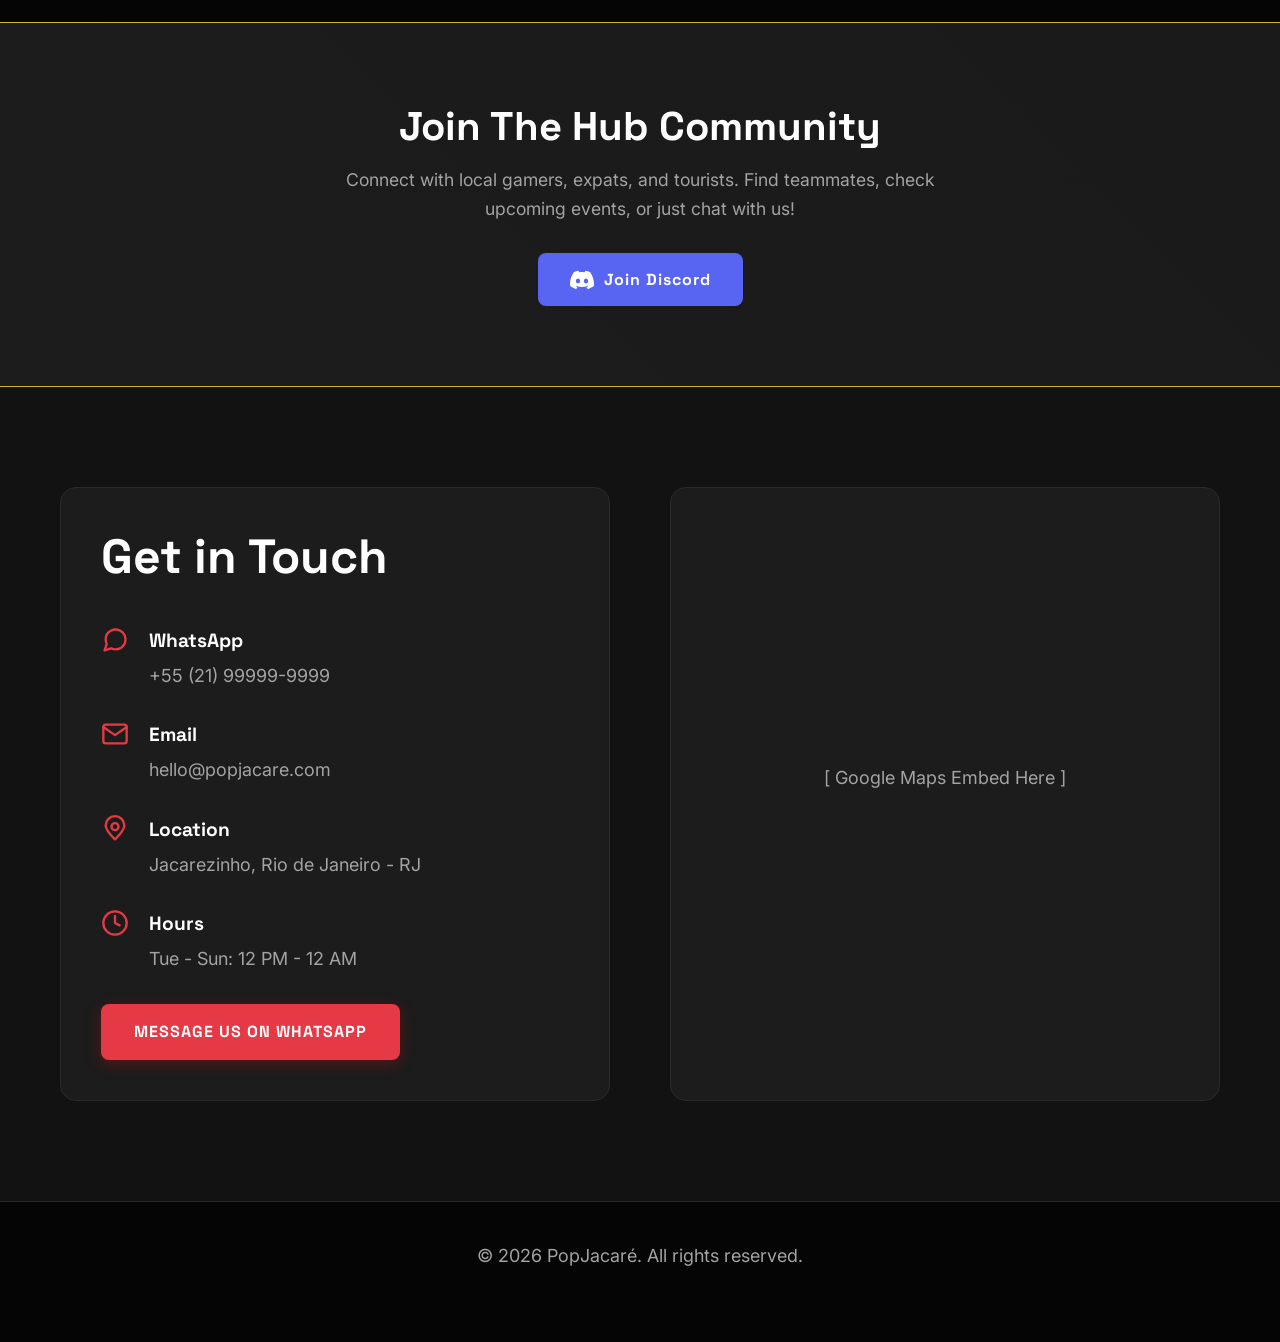
==== commit 45f35f24: "Update print statement from 'Hello' to 'Goodbye'" ====
--- a/index.html
+++ b/index.html
@@ -13,6 +13,13 @@
     <link href="https://fonts.googleapis.com/css2?family=Inter:wght@400;500;600&family=Space+Grotesk:wght@600;700;900&display=swap" rel="stylesheet">
     
     <style>
+        /* =========================================
+           RESET E CAIXAS (Evita quebrar a tela no mobile)
+           ========================================= */
+        *, *::before, *::after {
+            box-sizing: border-box;
+        }
+
         /* Controle de Idioma UI/UX */
         .pt-text { display: none; }
         body.lang-pt .en-text { display: none; }
@@ -21,7 +28,7 @@
         .language-toggle {
             display: flex; align-items: center; background-color: #121212;
             border: 1px solid rgba(212, 175, 55, 0.3); border-radius: 30px;
-            padding: 4px; cursor: pointer; margin-left: 20px; transition: all 0.3s ease;
+            padding: 4px; cursor: pointer; transition: all 0.3s ease;
         }
 
         .language-toggle span {
@@ -54,19 +61,29 @@
             margin: 0;
             padding: 0;
             overflow-x: hidden;
-        }
-
-        .container { max-width: 1200px; margin: 0 auto; padding: 0 20px; }
+            width: 100%;
+        }
+
+        .container { 
+            width: 100%; 
+            max-width: 1200px; 
+            margin: 0 auto; 
+            padding: 0 20px; 
+        }
 
         /* TIPOGRAFIA */
         h1, h2, h3, h4 { font-family: var(--font-heading); color: #fff; margin-top: 0; }
         a { text-decoration: none; transition: 0.3s; }
         
         /* BOTÕES */
+        .btn-primary, .btn-outline-gold {
+            display: inline-block; padding: 14px 32px; border-radius: 8px; 
+            font-weight: 700; font-family: var(--font-heading); text-align: center;
+            text-transform: uppercase; letter-spacing: 1px; transition: all 0.3s ease;
+        }
+
         .btn-primary {
-            display: inline-block; background-color: var(--accent-red); color: #fff !important;
-            padding: 14px 32px; border-radius: 8px; font-weight: 700; font-family: var(--font-heading);
-            text-transform: uppercase; letter-spacing: 1px; transition: all 0.3s ease; border: 1px solid transparent;
+            background-color: var(--accent-red); color: #fff !important; border: 1px solid transparent;
         }
         .btn-primary:hover {
             background-color: transparent; border-color: var(--accent-red); color: var(--accent-red) !important;
@@ -74,106 +91,57 @@
         }
 
         .btn-outline-gold {
-            display: inline-block; background-color: transparent; color: var(--accent-gold) !important;
-            padding: 14px 32px; border-radius: 8px; font-weight: 700; font-family: var(--font-heading);
-            text-transform: uppercase; border: 1px solid var(--accent-gold); letter-spacing: 1px; transition: all 0.3s ease;
+            background-color: transparent; color: var(--accent-gold) !important; border: 1px solid var(--accent-gold);
         }
         .btn-outline-gold:hover { background-color: var(--accent-gold); color: #000 !important; }
 
-        /* TOP SECTION (HERO + HISTÓRIA INTEGRADOS) */
+        /* HEADER E NAVBAR */
+        .main-header {
+            background-color: rgba(18,18,18,0.95); border-bottom: 1px solid var(--border-dark); 
+            position: fixed; width: 100%; top: 0; z-index: 100; padding: 15px 0; backdrop-filter: blur(10px);
+        }
+        .nav-content { display: flex; justify-content: space-between; align-items: center; }
+        .logo { color: #fff; font-family: var(--font-heading); font-size: 1.5rem; font-weight: 900; }
+        
+        .desktop-menu { display: flex; align-items: center; gap: 30px; }
+        .menu-toggle { display: none; }
+        .hamburger { display: none; font-size: 24px; color: #fff; cursor: pointer; }
+
+        /* TOP SECTION */
         .top-section {
-            padding-top: 140px; /* Espaço para a navbar fixa */
-            padding-bottom: 60px;
-            background-color: var(--bg-level-1);
-            border-bottom: 1px solid var(--border-dark);
-            position: relative;
-        }
-        
-        .main-header-text {
-            text-align: center;
-            max-width: 900px;
-            margin: 0 auto 50px auto;
-        }
-        .main-header-text h1 {
-            font-size: 4rem;
-            line-height: 1.1;
-            margin-bottom: 20px;
-            text-transform: uppercase;
-            letter-spacing: -1px;
-        }
+            padding-top: 120px; padding-bottom: 60px; background-color: var(--bg-level-1);
+            border-bottom: 1px solid var(--border-dark); position: relative;
+        }
+        
+        .main-header-text { text-align: center; max-width: 900px; margin: 0 auto 50px auto; }
+        .main-header-text h1 { font-size: 4rem; line-height: 1.1; margin-bottom: 20px; text-transform: uppercase; }
         .main-header-text h1 .highlight-gold { color: var(--accent-gold); }
-        .main-header-text .subtitle {
-            font-size: 1.2rem;
-            color: var(--text-muted);
-            line-height: 1.6;
-            margin: 0;
-        }
+        .main-header-text .subtitle { font-size: 1.2rem; color: var(--text-muted); line-height: 1.6; margin: 0; }
 
         /* GRID: IMAGEM AO LADO DA HISTÓRIA */
-        .hero-story-grid {
-            display: grid;
-            grid-template-columns: 1fr 1fr;
-            gap: 50px;
-            align-items: center;
-        }
+        .hero-story-grid { display: grid; grid-template-columns: 1fr 1fr; gap: 50px; align-items: center; }
         .main-image-col {
-            border-radius: 16px;
-            overflow: hidden;
-            border: 1px solid var(--border-dark);
+            border-radius: 16px; overflow: hidden; border: 1px solid var(--border-dark);
             box-shadow: 0 20px 40px rgba(0,0,0,0.5);
         }
-        .main-image-col img {
-            width: 100%;
-            height: auto;
-            display: block;
-            object-fit: cover;
-        }
-        
-        .story-col h2 {
-            font-size: 2.5rem;
-            margin-bottom: 20px;
-            color: var(--accent-gold);
-        }
-        .story-col p {
-            color: var(--text-muted);
-            font-size: 1.1rem;
-            line-height: 1.7;
-            margin-bottom: 20px;
-        }
-        .story-buttons {
-            display: flex;
-            gap: 15px;
-            margin-top: 30px;
-            flex-wrap: wrap;
-        }
+        .main-image-col img { width: 100%; height: auto; display: block; object-fit: cover; }
+        
+        .story-col h2 { font-size: 2.5rem; margin-bottom: 20px; color: var(--accent-gold); }
+        .story-col p { color: var(--text-muted); font-size: 1.1rem; line-height: 1.7; margin-bottom: 20px; }
+        .story-buttons { display: flex; gap: 15px; margin-top: 30px; flex-wrap: wrap; }
 
         /* INDICADOR DE ROLAGEM */
         .scroll-indicator {
-            text-align: center;
-            margin-top: 60px;
-            display: flex;
-            flex-direction: column;
-            align-items: center;
-            color: var(--text-muted);
-            font-size: 0.9rem;
-            text-transform: uppercase;
-            letter-spacing: 1px;
-            opacity: 0.7;
-        }
-        .mouse-icon {
-            width: 24px; height: 36px; border: 2px solid var(--text-muted);
-            border-radius: 12px; position: relative; margin-bottom: 10px;
-        }
+            text-align: center; margin-top: 60px; display: flex; flex-direction: column;
+            align-items: center; color: var(--text-muted); font-size: 0.9rem;
+            text-transform: uppercase; letter-spacing: 1px; opacity: 0.7;
+        }
+        .mouse-icon { width: 24px; height: 36px; border: 2px solid var(--text-muted); border-radius: 12px; position: relative; margin-bottom: 10px; }
         .mouse-wheel {
-            width: 4px; height: 6px; background-color: var(--text-muted);
-            border-radius: 2px; position: absolute; top: 6px; left: 50%;
-            transform: translateX(-50%);
-            animation: scrollWheel 2s infinite;
-        }
-        @keyframes scrollWheel {
-            0% { top: 6px; opacity: 1; }
-            100% { top: 18px; opacity: 0; }
-        }
+            width: 4px; height: 6px; background-color: var(--text-muted); border-radius: 2px;
+            position: absolute; top: 6px; left: 50%; transform: translateX(-50%); animation: scrollWheel 2s infinite;
+        }
+        @keyframes scrollWheel { 0% { top: 6px; opacity: 1; } 100% { top: 18px; opacity: 0; } }
 
         /* OS PILARES (RESTAURANTE E LOUNGE) */
         .pillars-section { padding: 100px 0; background-color: var(--bg-level-0); }
@@ -182,8 +150,7 @@
         .services-grid { display: grid; grid-template-columns: 1fr 1fr; gap: 40px; }
         .service-card {
             background-color: var(--bg-level-2); border: 1px solid var(--border-dark);
-            border-radius: 16px; padding: 50px 40px; text-align: center;
-            transition: transform 0.3s ease, border-color 0.3s;
+            border-radius: 16px; padding: 50px 40px; text-align: center; transition: transform 0.3s ease, border-color 0.3s;
         }
         .service-card:hover { transform: translateY(-10px); border-color: var(--accent-gold); }
         .service-icon { margin-bottom: 25px; display: inline-block; }
@@ -211,30 +178,70 @@
         .contact-item { display: flex; align-items: flex-start; gap: 20px; margin-bottom: 30px; }
         .contact-icon { stroke: var(--accent-red); flex-shrink: 0; }
         .contact-item h4 { margin: 0 0 5px 0; font-size: 1.2rem; }
-        .contact-item p { margin: 0; color: var(--text-muted); }
+        .contact-item p { margin: 0; color: var(--text-muted); word-break: break-word; }
         
         .map-placeholder {
             width: 100%; height: 100%; min-height: 400px; background-color: var(--bg-level-2); border-radius: 16px;
             border: 1px solid var(--border-dark); display: flex; align-items: center; justify-content: center; color: var(--text-muted);
         }
 
-        /* RESPONSIVIDADE */
+        /* =========================================
+           RESPONSIVIDADE (Celulares e Tablets)
+           ========================================= */
         @media (max-width: 900px) {
             .main-header-text h1 { font-size: 2.5rem; }
-            .hero-story-grid, .services-grid, .contact-grid { grid-template-columns: 1fr; }
-            .story-buttons { flex-direction: column; }
+            .hero-story-grid, .services-grid, .contact-grid { grid-template-columns: 1fr; gap: 30px; }
+            .story-col h2 { font-size: 2rem; }
+            .section-title { font-size: 2.2rem; margin-bottom: 40px; }
+            .pillars-section, .contact-section { padding: 60px 0; }
+            
+            /* Ajusta botões para ocupar a tela toda no celular */
+            .story-buttons, .service-card a { flex-direction: column; width: 100%; display: flex; }
+            .btn-primary, .btn-outline-gold { width: 100%; }
+        }
+
+        @media (max-width: 768px) {
+            /* Configuração do Menu Hambúrguer */
+            .hamburger { display: block; }
+            .desktop-menu {
+                display: none; flex-direction: column; position: absolute;
+                top: 100%; left: 0; width: 100%; background: rgba(18,18,18,0.98);
+                padding: 20px; text-align: center; border-bottom: 1px solid var(--border-dark);
+                box-shadow: 0 10px 20px rgba(0,0,0,0.5);
+            }
+            .menu-toggle:checked ~ .desktop-menu { display: flex; }
+            
+            .language-toggle { margin: 15px auto 0 auto; justify-content: center; width: max-content; }
+            .desktop-menu a { display: block; width: 100%; padding: 10px 0; }
+
+            .main-header-text h1 { font-size: 2.2rem; }
+            .top-section { padding-top: 100px; }
+            .contact-info-box { padding: 25px; }
+            .service-card { padding: 30px 20px; }
+            .community-banner h2 { font-size: 1.8rem; }
+            .map-placeholder { min-height: 250px; }
         }
     </style>
 </head>
 
 <body>
 
-    <!-- NAVBAR FIXA -->
-    <header id="navbar" style="background-color: rgba(18,18,18,0.95); border-bottom: 1px solid var(--border-dark); position: fixed; width: 100%; top: 0; z-index: 100; padding: 15px 0; backdrop-filter: blur(10px);">
-        <div class="container nav-content" style="display: flex; justify-content: space-between; align-items: center;">
-            <a href="index.html" class="logo" style="text-decoration: none; color: #fff; font-family: var(--font-heading); font-size: 1.5rem; font-weight: 900;">PopJacaré</a>
-            
-            <nav class="desktop-menu" style="display: flex; align-items: center; gap: 30px;">
+    <!-- NAVBAR FIXA COM MENU HAMBÚRGUER -->
+    <header class="main-header" id="navbar">
+        <div class="container nav-content">
+            <a href="index.html" class="logo">PopJacaré</a>
+            
+            <!-- Checkbox invisível que controla o menu no celular -->
+            <input type="checkbox" id="menu-toggle" class="menu-toggle">
+            <label for="menu-toggle" class="hamburger">
+                <svg width="28" height="28" viewBox="0 0 24 24" fill="none" stroke="currentColor" stroke-width="2" stroke-linecap="round" stroke-linejoin="round">
+                    <line x1="3" y1="12" x2="21" y2="12"></line>
+                    <line x1="3" y1="6" x2="21" y2="6"></line>
+                    <line x1="3" y1="18" x2="21" y2="18"></line>
+                </svg>
+            </label>
+            
+            <nav class="desktop-menu">
                 <a href="subpaginas/restaurant.html" style="color: var(--text-main);"><span class="en-text">Restaurant</span><span class="pt-text">Restaurante</span></a>
                 <a href="subpaginas/gameverse.html" style="color: var(--text-main);">GameVerse</a>
                 <a href="#contato" style="color: var(--accent-gold); font-weight: bold;"><span class="en-text">Visit Us</span><span class="pt-text">Visite-nos</span></a>
@@ -251,7 +258,6 @@
     <section class="top-section">
         <div class="container">
             
-            <!-- Título Principal Centralizado no Topo -->
             <div class="main-header-text">
                 <h1>
                     <span class="en-text">Eat. Play. <span class="highlight-gold">Connect.</span></span>
@@ -263,15 +269,12 @@
                 </p>
             </div>
 
-            <!-- Grid: Imagem Principal + História -->
             <div class="hero-story-grid">
                 
-                <!-- Coluna da Esquerda: A imagem original (capa) -->
                 <div class="main-image-col">
                     <img src="img/capa.png" alt="Cenário urbano do Jacarezinho">
                 </div>
 
-                <!-- Coluna da Direita: História e Botões -->
                 <div class="story-col">
                     <h2>
                         <span class="en-text">A little about me: From Queens to Jacaré.</span>
@@ -300,7 +303,6 @@
 
             </div>
 
-            <!-- Indicador visual que existe mais conteúdo para baixo -->
             <div class="scroll-indicator">
                 <div class="mouse-icon">
                     <div class="mouse-wheel"></div>
@@ -312,7 +314,7 @@
         </div>
     </section>
 
-    <!-- EXPERIÊNCIAS (Restaurante e Lan House) -->
+    <!-- EXPERIÊNCIAS -->
     <section id="experiencias" class="pillars-section">
         <div class="container">
             <h2 class="section-title">
@@ -451,7 +453,7 @@
                     </div>
                 </div>
 
-                <a href="https://wa.me/5521999999999" target="_blank" class="btn-primary" style="margin-top: 10px; width: 100%; box-sizing: border-box; text-align: center;">
+                <a href="https://wa.me/5521999999999" target="_blank" class="btn-primary">
                     <span class="en-text">Message us on WhatsApp</span>
                     <span class="pt-text">Chamar no WhatsApp</span>
                 </a>
@@ -484,10 +486,20 @@
             document.querySelectorAll('.lang-pt').forEach(el => el.classList.toggle('active', isPt));
             
             document.documentElement.lang = isPt ? 'pt-BR' : 'en';
+            
+            // Fecha o menu hamburguer ao trocar o idioma no celular
+            document.getElementById('menu-toggle').checked = false;
         }
 
         document.getElementById('lang-btn').addEventListener('click', toggleLanguage);
+        
+        // Fecha o menu ao clicar nos links (Mobile)
+        document.querySelectorAll('.desktop-menu a').forEach(link => {
+            link.addEventListener('click', () => {
+                document.getElementById('menu-toggle').checked = false;
+            });
+        });
     </script>
     
 </body>
-</html>+</html>
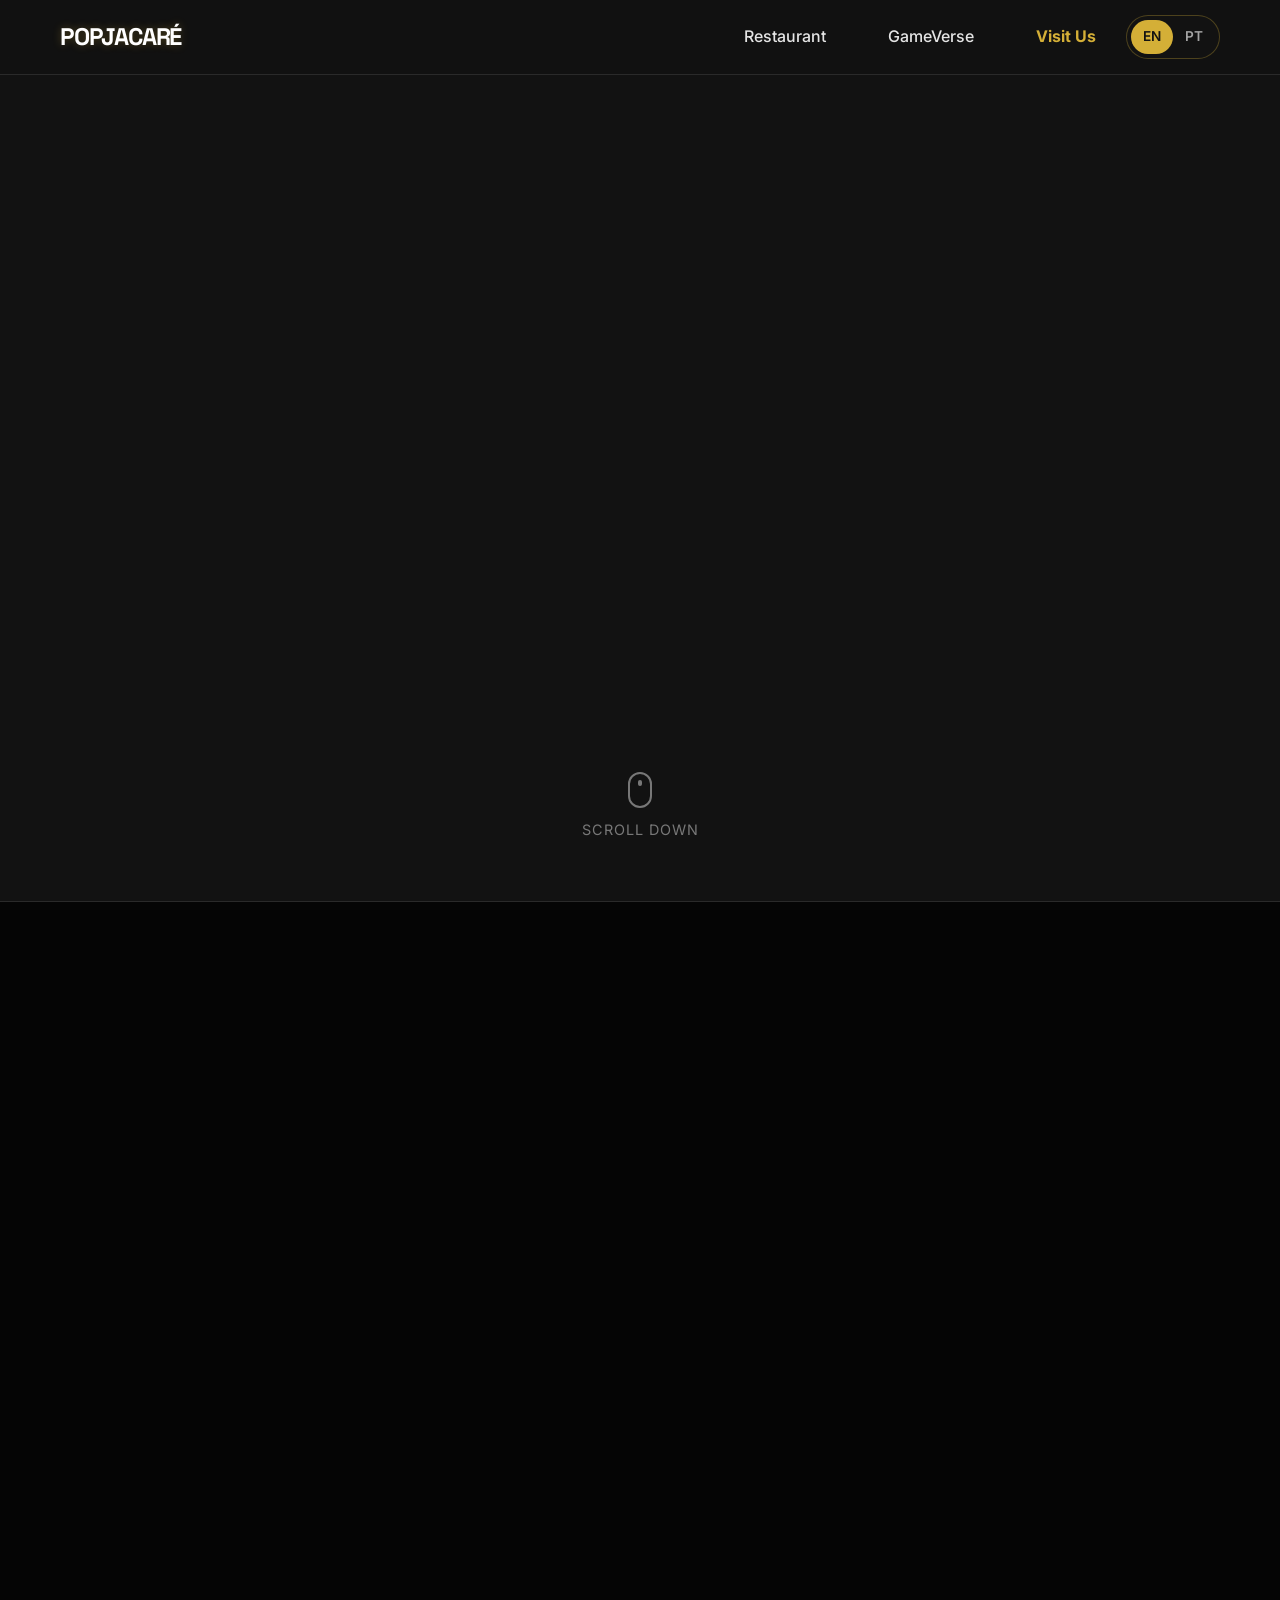
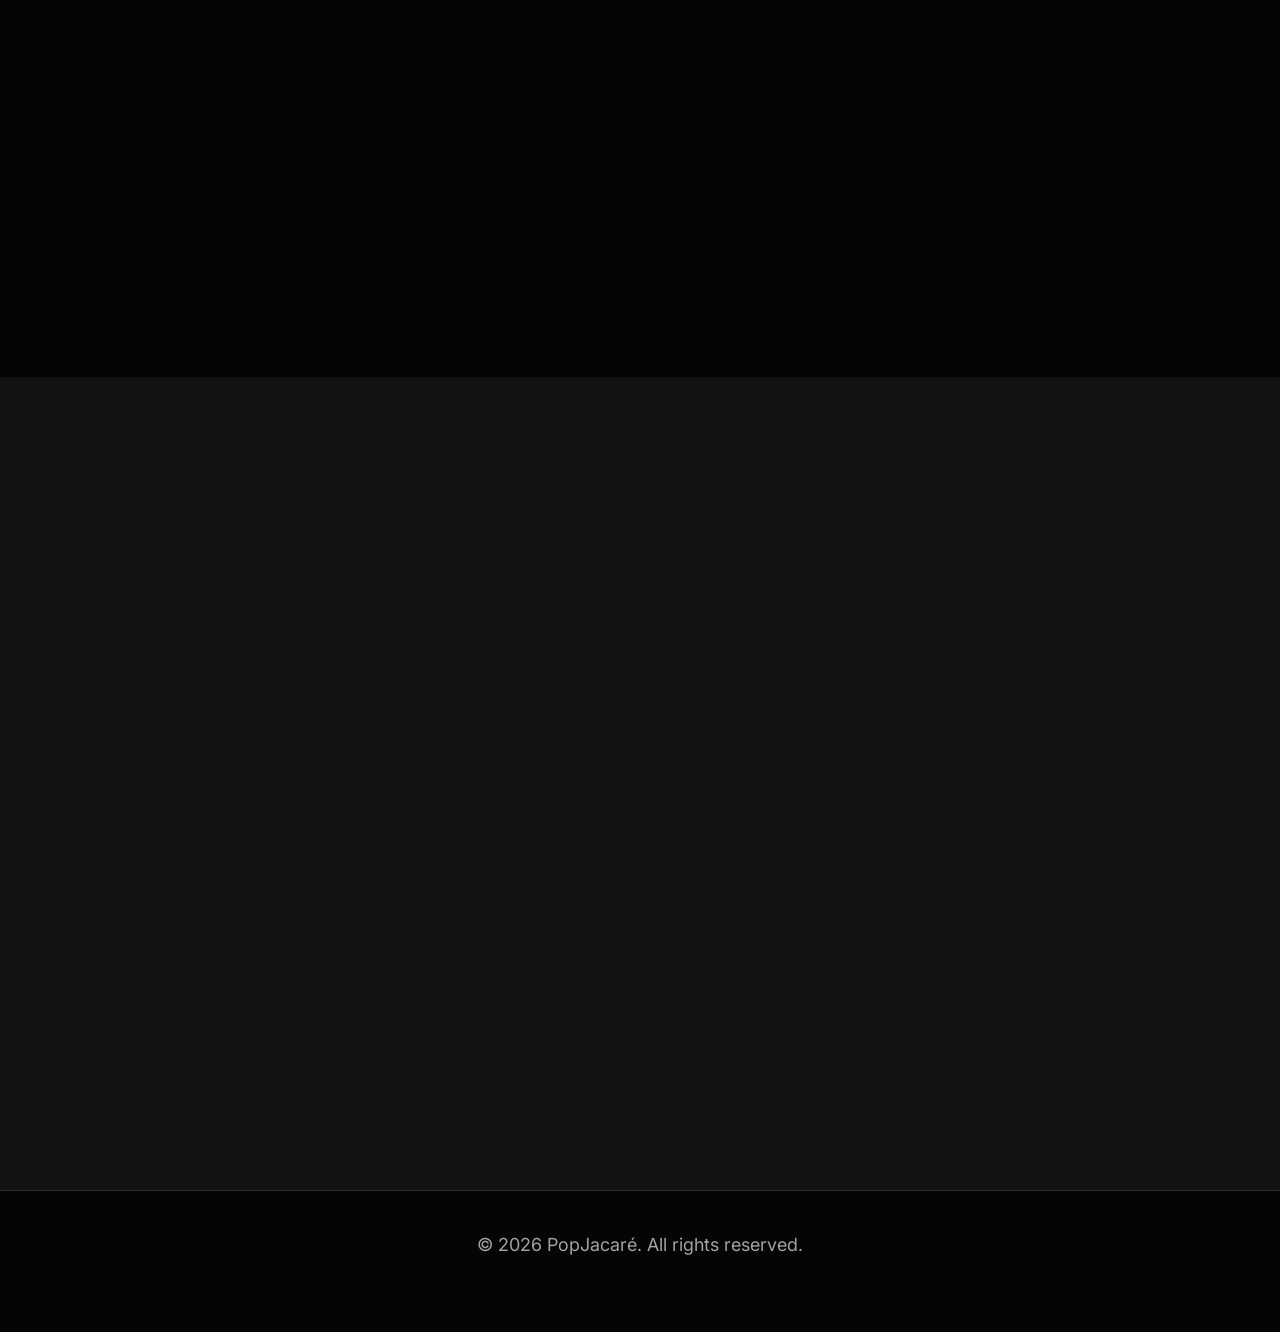
==== commit 7470ac1b: "Update print statement from 'Hello' to 'Goodbye'" ====
--- a/index.html
+++ b/index.html
@@ -11,42 +11,64 @@
     <link rel="preconnect" href="https://fonts.googleapis.com">
     <link rel="preconnect" href="https://fonts.gstatic.com" crossorigin>
     <link href="https://fonts.googleapis.com/css2?family=Inter:wght@400;500;600&family=Space+Grotesk:wght@600;700;900&display=swap" rel="stylesheet">
-    
+
     <style>
         /* =========================================
            RESET E CAIXAS (Evita quebrar a tela no mobile)
            ========================================= */
-        *, *::before, *::after {
+        *,
+        *::before,
+        *::after {
             box-sizing: border-box;
         }
 
         /* Controle de Idioma UI/UX */
-        .pt-text { display: none; }
-        body.lang-pt .en-text { display: none; }
-        body.lang-pt .pt-text { display: inline-block; }
+        .pt-text {
+            display: none;
+        }
+
+        body.lang-pt .en-text {
+            display: none;
+        }
+
+        body.lang-pt .pt-text {
+            display: inline-block;
+        }
 
         .language-toggle {
-            display: flex; align-items: center; background-color: #121212;
-            border: 1px solid rgba(212, 175, 55, 0.3); border-radius: 30px;
-            padding: 4px; cursor: pointer; transition: all 0.3s ease;
+            display: flex;
+            align-items: center;
+            background-color: #121212;
+            border: 1px solid rgba(212, 175, 55, 0.3);
+            border-radius: 30px;
+            padding: 4px;
+            cursor: pointer;
+            transition: all 0.3s ease;
         }
 
         .language-toggle span {
-            padding: 6px 12px; font-size: 0.85rem; font-weight: 600;
-            border-radius: 20px; color: var(--text-muted); transition: all 0.3s ease;
-        }
-
-        .language-toggle span.active { background-color: var(--accent-gold); color: #121212; }
+            padding: 6px 12px;
+            font-size: 0.85rem;
+            font-weight: 600;
+            border-radius: 20px;
+            color: var(--text-muted);
+            transition: all 0.3s ease;
+        }
+
+        .language-toggle span.active {
+            background-color: var(--accent-gold);
+            color: #121212;
+        }
 
         /* =========================================
            UI/UX: IDENTIDADE VISUAL
            ========================================= */
         :root {
-            --bg-level-0: #050505; 
-            --bg-level-1: #121212; 
-            --bg-level-2: #1c1c1c; 
+            --bg-level-0: #050505;
+            --bg-level-1: #121212;
+            --bg-level-2: #1c1c1c;
             --border-dark: #2a2a2a;
-            --accent-gold: #d4af37; 
+            --accent-gold: #d4af37;
             --accent-red: #e63946;
             --text-main: #e5e5e5;
             --text-muted: #a3a3a3;
@@ -64,162 +86,489 @@
             width: 100%;
         }
 
-        .container { 
-            width: 100%; 
-            max-width: 1200px; 
-            margin: 0 auto; 
-            padding: 0 20px; 
+        .container {
+            width: 100%;
+            max-width: 1200px;
+            margin: 0 auto;
+            padding: 0 20px;
         }
 
         /* TIPOGRAFIA */
-        h1, h2, h3, h4 { font-family: var(--font-heading); color: #fff; margin-top: 0; }
-        a { text-decoration: none; transition: 0.3s; }
-        
+        h1,
+        h2,
+        h3,
+        h4 {
+            font-family: var(--font-heading);
+            color: #fff;
+            margin-top: 0;
+        }
+
+        a {
+            text-decoration: none;
+            transition: 0.3s;
+        }
+
         /* BOTÕES */
-        .btn-primary, .btn-outline-gold {
-            display: inline-block; padding: 14px 32px; border-radius: 8px; 
-            font-weight: 700; font-family: var(--font-heading); text-align: center;
-            text-transform: uppercase; letter-spacing: 1px; transition: all 0.3s ease;
+        .btn-primary,
+        .btn-outline-gold {
+            display: inline-block;
+            padding: 14px 32px;
+            border-radius: 8px;
+            font-weight: 700;
+            font-family: var(--font-heading);
+            text-align: center;
+            text-transform: uppercase;
+            letter-spacing: 1px;
+            transition: all 0.3s ease;
         }
 
         .btn-primary {
-            background-color: var(--accent-red); color: #fff !important; border: 1px solid transparent;
-        }
+            background-color: var(--accent-red);
+            color: #fff !important;
+            border: 1px solid transparent;
+        }
+
         .btn-primary:hover {
-            background-color: transparent; border-color: var(--accent-red); color: var(--accent-red) !important;
+            background-color: transparent;
+            border-color: var(--accent-red);
+            color: var(--accent-red) !important;
             box-shadow: 0 0 15px rgba(230, 57, 70, 0.4);
         }
 
         .btn-outline-gold {
-            background-color: transparent; color: var(--accent-gold) !important; border: 1px solid var(--accent-gold);
-        }
-        .btn-outline-gold:hover { background-color: var(--accent-gold); color: #000 !important; }
+            background-color: transparent;
+            color: var(--accent-gold) !important;
+            border: 1px solid var(--accent-gold);
+        }
+
+        .btn-outline-gold:hover {
+            background-color: var(--accent-gold);
+            color: #000 !important;
+        }
 
         /* HEADER E NAVBAR */
         .main-header {
-            background-color: rgba(18,18,18,0.95); border-bottom: 1px solid var(--border-dark); 
-            position: fixed; width: 100%; top: 0; z-index: 100; padding: 15px 0; backdrop-filter: blur(10px);
-        }
-        .nav-content { display: flex; justify-content: space-between; align-items: center; }
-        .logo { color: #fff; font-family: var(--font-heading); font-size: 1.5rem; font-weight: 900; }
-        
-        .desktop-menu { display: flex; align-items: center; gap: 30px; }
-        .menu-toggle { display: none; }
-        .hamburger { display: none; font-size: 24px; color: #fff; cursor: pointer; }
+            background-color: rgba(18, 18, 18, 0.95);
+            border-bottom: 1px solid var(--border-dark);
+            position: fixed;
+            width: 100%;
+            top: 0;
+            z-index: 100;
+            padding: 15px 0;
+            backdrop-filter: blur(10px);
+        }
+
+        .nav-content {
+            display: flex;
+            justify-content: space-between;
+            align-items: center;
+        }
+
+        .logo {
+            color: #fff;
+            font-family: var(--font-heading);
+            font-size: 1.5rem;
+            font-weight: 900;
+        }
+
+        .desktop-menu {
+            display: flex;
+            align-items: center;
+            gap: 30px;
+        }
+
+        .menu-toggle {
+            display: none;
+        }
+
+        .hamburger {
+            display: none;
+            font-size: 24px;
+            color: #fff;
+            cursor: pointer;
+        }
 
         /* TOP SECTION */
         .top-section {
-            padding-top: 120px; padding-bottom: 60px; background-color: var(--bg-level-1);
-            border-bottom: 1px solid var(--border-dark); position: relative;
-        }
-        
-        .main-header-text { text-align: center; max-width: 900px; margin: 0 auto 50px auto; }
-        .main-header-text h1 { font-size: 4rem; line-height: 1.1; margin-bottom: 20px; text-transform: uppercase; }
-        .main-header-text h1 .highlight-gold { color: var(--accent-gold); }
-        .main-header-text .subtitle { font-size: 1.2rem; color: var(--text-muted); line-height: 1.6; margin: 0; }
+            padding-top: 120px;
+            padding-bottom: 60px;
+            background-color: var(--bg-level-1);
+            border-bottom: 1px solid var(--border-dark);
+            position: relative;
+        }
+
+        .main-header-text {
+            text-align: center;
+            max-width: 900px;
+            margin: 0 auto 50px auto;
+        }
+
+        .main-header-text h1 {
+            font-size: 4rem;
+            line-height: 1.1;
+            margin-bottom: 20px;
+            text-transform: uppercase;
+        }
+
+        .main-header-text h1 .highlight-gold {
+            color: var(--accent-gold);
+        }
 
         /* GRID: IMAGEM AO LADO DA HISTÓRIA */
-        .hero-story-grid { display: grid; grid-template-columns: 1fr 1fr; gap: 50px; align-items: center; }
+        .hero-story-grid {
+            display: grid;
+            grid-template-columns: 1fr 1fr;
+            gap: 50px;
+            align-items: center;
+        }
+
         .main-image-col {
-            border-radius: 16px; overflow: hidden; border: 1px solid var(--border-dark);
-            box-shadow: 0 20px 40px rgba(0,0,0,0.5);
-        }
-        .main-image-col img { width: 100%; height: auto; display: block; object-fit: cover; }
-        
-        .story-col h2 { font-size: 2.5rem; margin-bottom: 20px; color: var(--accent-gold); }
-        .story-col p { color: var(--text-muted); font-size: 1.1rem; line-height: 1.7; margin-bottom: 20px; }
-        .story-buttons { display: flex; gap: 15px; margin-top: 30px; flex-wrap: wrap; }
+            border-radius: 16px;
+            overflow: hidden;
+            border: 1px solid var(--border-dark);
+            box-shadow: 0 20px 40px rgba(0, 0, 0, 0.5);
+        }
+
+        .main-image-col img {
+            width: 100%;
+            height: auto;
+            display: block;
+            object-fit: cover;
+        }
+
+        .story-col h2 {
+            font-size: 2.5rem;
+            margin-bottom: 20px;
+            color: var(--accent-gold);
+        }
+
+        .story-col p {
+            color: var(--text-muted);
+            font-size: 1.1rem;
+            line-height: 1.7;
+            margin-bottom: 20px;
+        }
+
+        .story-buttons {
+            display: flex;
+            gap: 15px;
+            margin-top: 30px;
+            flex-wrap: wrap;
+        }
 
         /* INDICADOR DE ROLAGEM */
         .scroll-indicator {
-            text-align: center; margin-top: 60px; display: flex; flex-direction: column;
-            align-items: center; color: var(--text-muted); font-size: 0.9rem;
-            text-transform: uppercase; letter-spacing: 1px; opacity: 0.7;
-        }
-        .mouse-icon { width: 24px; height: 36px; border: 2px solid var(--text-muted); border-radius: 12px; position: relative; margin-bottom: 10px; }
+            text-align: center;
+            margin-top: 60px;
+            display: flex;
+            flex-direction: column;
+            align-items: center;
+            color: var(--text-muted);
+            font-size: 0.9rem;
+            text-transform: uppercase;
+            letter-spacing: 1px;
+            opacity: 0.7;
+        }
+
+        .mouse-icon {
+            width: 24px;
+            height: 36px;
+            border: 2px solid var(--text-muted);
+            border-radius: 12px;
+            position: relative;
+            margin-bottom: 10px;
+        }
+
         .mouse-wheel {
-            width: 4px; height: 6px; background-color: var(--text-muted); border-radius: 2px;
-            position: absolute; top: 6px; left: 50%; transform: translateX(-50%); animation: scrollWheel 2s infinite;
-        }
-        @keyframes scrollWheel { 0% { top: 6px; opacity: 1; } 100% { top: 18px; opacity: 0; } }
+            width: 4px;
+            height: 6px;
+            background-color: var(--text-muted);
+            border-radius: 2px;
+            position: absolute;
+            top: 6px;
+            left: 50%;
+            transform: translateX(-50%);
+            animation: scrollWheel 2s infinite;
+        }
+
+        @keyframes scrollWheel {
+            0% {
+                top: 6px;
+                opacity: 1;
+            }
+
+            100% {
+                top: 18px;
+                opacity: 0;
+            }
+        }
 
         /* OS PILARES (RESTAURANTE E LOUNGE) */
-        .pillars-section { padding: 100px 0; background-color: var(--bg-level-0); }
-        .section-title { text-align: center; margin-bottom: 60px; font-size: 3rem; text-transform: uppercase; }
-        
-        .services-grid { display: grid; grid-template-columns: 1fr 1fr; gap: 40px; }
+        .pillars-section {
+            padding: 100px 0;
+            background-color: var(--bg-level-0);
+        }
+
+        .section-title {
+            text-align: center;
+            margin-bottom: 60px;
+            font-size: 3rem;
+            text-transform: uppercase;
+        }
+
+        .services-grid {
+            display: grid;
+            grid-template-columns: 1fr 1fr;
+            gap: 40px;
+        }
+
         .service-card {
-            background-color: var(--bg-level-2); border: 1px solid var(--border-dark);
-            border-radius: 16px; padding: 50px 40px; text-align: center; transition: transform 0.3s ease, border-color 0.3s;
-        }
-        .service-card:hover { transform: translateY(-10px); border-color: var(--accent-gold); }
-        .service-icon { margin-bottom: 25px; display: inline-block; }
-        .service-card h3 { font-size: 2rem; margin-bottom: 15px; }
-        .service-card p { color: var(--text-muted); line-height: 1.6; margin-bottom: 30px; }
-        
+            background-color: var(--bg-level-2);
+            border: 1px solid var(--border-dark);
+            border-radius: 16px;
+            padding: 50px 40px;
+            text-align: center;
+            transition: transform 0.3s ease, border-color 0.3s;
+        }
+
+        .service-card:hover {
+            transform: translateY(-10px);
+            border-color: var(--accent-gold);
+        }
+
+        .service-icon {
+            margin-bottom: 25px;
+            display: inline-block;
+        }
+
+        .service-card h3 {
+            font-size: 2rem;
+            margin-bottom: 15px;
+        }
+
+        .service-card p {
+            color: var(--text-muted);
+            line-height: 1.6;
+            margin-bottom: 30px;
+        }
+
         /* COMUNIDADE (DISCORD) */
         .community-banner {
             background: linear-gradient(45deg, var(--bg-level-2) 0%, #1a1a1a 100%);
-            border-top: 1px solid var(--accent-gold); border-bottom: 1px solid var(--accent-gold);
-            padding: 80px 20px; text-align: center;
-        }
-        .community-banner h2 { font-size: 2.5rem; margin-bottom: 15px; }
-        .community-banner p { max-width: 600px; margin: 0 auto 30px auto; color: var(--text-muted); font-size: 1.1rem; }
+            border-top: 1px solid var(--accent-gold);
+            border-bottom: 1px solid var(--accent-gold);
+            padding: 80px 20px;
+            text-align: center;
+        }
+
+        .community-banner h2 {
+            font-size: 2.5rem;
+            margin-bottom: 15px;
+        }
+
+        .community-banner p {
+            max-width: 600px;
+            margin: 0 auto 30px auto;
+            color: var(--text-muted);
+            font-size: 1.1rem;
+        }
+
         .btn-discord {
-            background-color: #5865F2; color: #fff !important; padding: 14px 32px; border-radius: 8px;
-            font-weight: 700; font-family: var(--font-heading); letter-spacing: 1px; display: inline-flex; align-items: center; gap: 10px;
+            background-color: #5865F2;
+            color: #fff !important;
+            padding: 14px 32px;
+            border-radius: 8px;
+            font-weight: 700;
+            font-family: var(--font-heading);
+            letter-spacing: 1px;
+            display: inline-flex;
+            align-items: center;
+            gap: 10px;
         }
 
         /* CONTATO E LOCALIZAÇÃO */
-        .contact-section { padding: 100px 0; background-color: var(--bg-level-1); }
-        .contact-grid { display: grid; grid-template-columns: 1fr 1fr; gap: 60px; }
-        .contact-info-box { background-color: var(--bg-level-2); padding: 40px; border-radius: 16px; border: 1px solid var(--border-dark); }
-        
-        .contact-item { display: flex; align-items: flex-start; gap: 20px; margin-bottom: 30px; }
-        .contact-icon { stroke: var(--accent-red); flex-shrink: 0; }
-        .contact-item h4 { margin: 0 0 5px 0; font-size: 1.2rem; }
-        .contact-item p { margin: 0; color: var(--text-muted); word-break: break-word; }
-        
+        .contact-section {
+            padding: 100px 0;
+            background-color: var(--bg-level-1);
+        }
+
+        .contact-grid {
+            display: grid;
+            grid-template-columns: 1fr 1fr;
+            gap: 60px;
+        }
+
+        .contact-info-box {
+            background-color: var(--bg-level-2);
+            padding: 40px;
+            border-radius: 16px;
+            border: 1px solid var(--border-dark);
+        }
+
+        .contact-item {
+            display: flex;
+            align-items: flex-start;
+            gap: 20px;
+            margin-bottom: 30px;
+        }
+
+        .contact-icon {
+            stroke: var(--accent-red);
+            flex-shrink: 0;
+        }
+
+        .contact-item h4 {
+            margin: 0 0 5px 0;
+            font-size: 1.2rem;
+        }
+
+        .contact-item p {
+            margin: 0;
+            color: var(--text-muted);
+            word-break: break-word;
+        }
+
         .map-placeholder {
-            width: 100%; height: 100%; min-height: 400px; background-color: var(--bg-level-2); border-radius: 16px;
-            border: 1px solid var(--border-dark); display: flex; align-items: center; justify-content: center; color: var(--text-muted);
+            width: 100%;
+            height: 100%;
+            min-height: 400px;
+            background-color: var(--bg-level-2);
+            border-radius: 16px;
+            border: 1px solid var(--border-dark);
+            display: flex;
+            align-items: center;
+            justify-content: center;
+            color: var(--text-muted);
+        }
+
+        /* Oculta o botão flutuante de idioma no Desktop */
+        .fixed-lang-btn {
+            display: none !important;
         }
 
         /* =========================================
            RESPONSIVIDADE (Celulares e Tablets)
            ========================================= */
         @media (max-width: 900px) {
-            .main-header-text h1 { font-size: 2.5rem; }
-            .hero-story-grid, .services-grid, .contact-grid { grid-template-columns: 1fr; gap: 30px; }
-            .story-col h2 { font-size: 2rem; }
-            .section-title { font-size: 2.2rem; margin-bottom: 40px; }
-            .pillars-section, .contact-section { padding: 60px 0; }
-            
+            .main-header-text h1 {
+                font-size: 2.5rem;
+            }
+
+            .hero-story-grid,
+            .services-grid,
+            .contact-grid {
+                grid-template-columns: 1fr;
+                gap: 30px;
+            }
+
+            .story-col h2 {
+                font-size: 2rem;
+            }
+
+            .section-title {
+                font-size: 2.2rem;
+                margin-bottom: 40px;
+            }
+
+            .pillars-section,
+            .contact-section {
+                padding: 60px 0;
+            }
+
             /* Ajusta botões para ocupar a tela toda no celular */
-            .story-buttons, .service-card a { flex-direction: column; width: 100%; display: flex; }
-            .btn-primary, .btn-outline-gold { width: 100%; }
+            .story-buttons,
+            .service-card a {
+                flex-direction: column;
+                width: 100%;
+                display: flex;
+            }
+
+            .btn-primary,
+            .btn-outline-gold {
+                width: 100%;
+            }
         }
 
         @media (max-width: 768px) {
+
             /* Configuração do Menu Hambúrguer */
-            .hamburger { display: block; }
+            .hamburger {
+                display: block;
+            }
+
             .desktop-menu {
-                display: none; flex-direction: column; position: absolute;
-                top: 100%; left: 0; width: 100%; background: rgba(18,18,18,0.98);
-                padding: 20px; text-align: center; border-bottom: 1px solid var(--border-dark);
-                box-shadow: 0 10px 20px rgba(0,0,0,0.5);
-            }
-            .menu-toggle:checked ~ .desktop-menu { display: flex; }
-            
-            .language-toggle { margin: 15px auto 0 auto; justify-content: center; width: max-content; }
-            .desktop-menu a { display: block; width: 100%; padding: 10px 0; }
-
-            .main-header-text h1 { font-size: 2.2rem; }
-            .top-section { padding-top: 100px; }
-            .contact-info-box { padding: 25px; }
-            .service-card { padding: 30px 20px; }
-            .community-banner h2 { font-size: 1.8rem; }
-            .map-placeholder { min-height: 250px; }
+                display: none;
+                flex-direction: column;
+                position: absolute;
+                top: 100%;
+                left: 0;
+                width: 100%;
+                background: rgba(18, 18, 18, 0.98);
+                padding: 20px;
+                text-align: center;
+                border-bottom: 1px solid var(--border-dark);
+                box-shadow: 0 10px 20px rgba(0, 0, 0, 0.5);
+            }
+
+            .menu-toggle:checked~.desktop-menu {
+                display: flex;
+            }
+
+            /* Esconde o botão de idioma do menu hambúrguer */
+            .language-toggle {
+                display: none !important;
+            }
+
+            /* Mostra o botão de idioma flutuante apenas no celular */
+            .fixed-lang-btn {
+                display: flex !important;
+            }
+
+            .desktop-menu a {
+                display: block;
+                width: 100%;
+                padding: 10px 0;
+            }
+
+            .main-header-text h1 {
+                font-size: 2.2rem;
+            }
+
+            .top-section {
+                padding-top: 100px;
+            }
+
+            .contact-info-box {
+                padding: 25px;
+            }
+
+            .service-card {
+                padding: 30px 20px;
+            }
+
+            .community-banner h2 {
+                font-size: 1.8rem;
+            }
+
+            .map-placeholder {
+                min-height: 250px;
+            }
+        }
+
+        /* =========================================
+           SCROLL REVEAL (Animações Modernas)
+           ========================================= */
+        .reveal {
+            opacity: 0;
+            transform: translateY(40px);
+            /* Elemento começa levemente pra baixo */
+            transition: all 0.8s cubic-bezier(0.2, 0.8, 0.2, 1);
+        }
+
+        .reveal.active {
+            opacity: 1;
+            transform: translateY(0);
+            /* Elemento desliza suavemente para o lugar */
         }
     </style>
 </head>
@@ -230,7 +579,7 @@
     <header class="main-header" id="navbar">
         <div class="container nav-content">
             <a href="index.html" class="logo">PopJacaré</a>
-            
+
             <!-- Checkbox invisível que controla o menu no celular -->
             <input type="checkbox" id="menu-toggle" class="menu-toggle">
             <label for="menu-toggle" class="hamburger">
@@ -240,7 +589,7 @@
                     <line x1="3" y1="18" x2="21" y2="18"></line>
                 </svg>
             </label>
-            
+
             <nav class="desktop-menu">
                 <a href="subpaginas/restaurant.html" style="color: var(--text-main);"><span class="en-text">Restaurant</span><span class="pt-text">Restaurante</span></a>
                 <a href="subpaginas/gameverse.html" style="color: var(--text-main);">GameVerse</a>
@@ -257,22 +606,19 @@
     <!-- TOPO CENTRALIZADO + IMAGEM E HISTÓRIA AO LADO -->
     <section class="top-section">
         <div class="container">
-            
-            <div class="main-header-text">
+
+            <div class="main-header-text reveal">
                 <h1>
                     <span class="en-text">Eat. Play. <span class="highlight-gold">Connect.</span></span>
                     <span class="pt-text">Coma. Jogue. <span class="highlight-gold">Conecte-se.</span></span>
                 </h1>
-                <p class="subtitle">
-                    <span class="en-text">The ultimate destination in Rio de Janeiro where premium gastronomy meets competitive gaming. Built for locals, welcoming the world.</span>
-                    <span class="pt-text">O destino definitivo no Rio de Janeiro onde a alta gastronomia encontra os e-sports. Feito para os locais, de portas abertas para o mundo.</span>
-                </p>
             </div>
 
-            <div class="hero-story-grid">
-                
+            <div class="hero-story-grid reveal">
+
                 <div class="main-image-col">
                     <img src="img/capa.png" alt="Cenário urbano do Jacarezinho">
+
                 </div>
 
                 <div class="story-col">
@@ -288,12 +634,17 @@
                         <span class="en-text">What started as a curiosity about Brazil turned into a life-changing journey that led me to my soulmate, my family, and my new home in Rio de Janeiro. <strong>POP Jacaré</strong> was born from this experience.</span>
                         <span class="pt-text">O que começou como curiosidade pelo Brasil virou uma jornada que mudou minha vida, me levando à minha família e ao meu novo lar no Rio. O <strong>POP Jacaré</strong> nasceu dessa experiência.</span>
                     </p>
-                    
+
                     <div class="story-buttons">
                         <a href="subpaginas/story.html" class="btn-primary">
                             <span class="en-text">Read Full Story</span>
                             <span class="pt-text">História Completa</span>
                         </a>
+                        <a href="#contato" class="btn-primary mobile-visit-btn">
+                            <span class="en-text">Visit Us</span>
+                            <span class="pt-text">Visite-nos</span>
+                        </a>
+
                         <a href="#experiencias" class="btn-outline-gold">
                             <span class="en-text">Explore Spaces</span>
                             <span class="pt-text">Explorar Espaços</span>
@@ -315,7 +666,7 @@
     </section>
 
     <!-- EXPERIÊNCIAS -->
-    <section id="experiencias" class="pillars-section">
+    <section id="experiencias" class="pillars-section reveal">
         <div class="container">
             <h2 class="section-title">
                 <span class="en-text">Choose Your Vibe</span>
@@ -372,7 +723,7 @@
     </section>
 
     <!-- COMUNIDADE (DISCORD) -->
-    <section class="community-banner">
+    <section class="community-banner reveal">
         <div class="container">
             <h2>
                 <span class="en-text">Join The Hub Community</span>
@@ -384,7 +735,7 @@
             </p>
             <a href="#" class="btn-discord">
                 <svg width="24" height="24" viewBox="0 0 24 24" fill="currentColor">
-                    <path d="M20.317 4.3698a19.7913 19.7913 0 00-4.8851-1.5152.0741.0741 0 00-.0785.0371c-.211.3753-.4447.8648-.6083 1.2495-1.8447-.2762-3.68-.2762-5.4868 0-.1636-.3933-.4058-.8742-.6177-1.2495a.077.077 0 00-.0785-.037 19.7363 19.7363 0 00-4.8852 1.515.0699.0699 0 00-.0321.0277C.5334 9.0458-.319 13.5799.0992 18.0578a.0824.0824 0 00.0312.0561c2.0528 1.5076 4.0413 2.4228 5.9929 3.0294a.0777.0777 0 00.0842-.0276c.4616-.6304.8731-1.2952 1.226-1.9942a.076.076 0 00-.0416-.1057c-.6528-.2476-1.2743-.5495-1.8722-.8923a.077.077 0 01-.0076-.1277c.1258-.0943.2517-.1923.3718-.2914a.0743.0743 0 01.0776-.0105c3.9278 1.7933 8.18 1.7933 12.0614 0a.0739.0739 0 01.0785.0095c.1202.099.246.1981.3728.2924a.077.077 0 01-.0066.1276 12.2986 12.2986 0 01-1.873.8914.0766.0766 0 00-.0407.1067c.3604.698.7719 1.3628 1.225 1.9932a.076.076 0 00.0842.0286c1.961-.6067 3.9495-1.5219 6.0023-3.0294a.077.077 0 00.0313-.0552c.5004-5.177-.8382-9.6739-3.5485-13.6604a.061.061 0 00-.0312-.0286zM8.02 15.3312c-1.1825 0-2.1569-1.0857-2.1569-2.419 0-1.3332.9555-2.4189 2.157-2.4189 1.2108 0 2.1757 1.0952 2.1568 2.419 0 1.3332-.9555 2.4189-2.1569 2.4189zm7.9748 0c-1.1825 0-2.1569-1.0857-2.1569-2.419 0-1.3332.9554-2.4189 2.1569-2.4189 1.2108 0 2.1757 1.0952 2.1568 2.419 0 1.3332-.946 2.4189-2.1568 2.4189z"/>
+                    <path d="M20.317 4.3698a19.7913 19.7913 0 00-4.8851-1.5152.0741.0741 0 00-.0785.0371c-.211.3753-.4447.8648-.6083 1.2495-1.8447-.2762-3.68-.2762-5.4868 0-.1636-.3933-.4058-.8742-.6177-1.2495a.077.077 0 00-.0785-.037 19.7363 19.7363 0 00-4.8852 1.515.0699.0699 0 00-.0321.0277C.5334 9.0458-.319 13.5799.0992 18.0578a.0824.0824 0 00.0312.0561c2.0528 1.5076 4.0413 2.4228 5.9929 3.0294a.0777.0777 0 00.0842-.0276c.4616-.6304.8731-1.2952 1.226-1.9942a.076.076 0 00-.0416-.1057c-.6528-.2476-1.2743-.5495-1.8722-.8923a.077.077 0 01-.0076-.1277c.1258-.0943.2517-.1923.3718-.2914a.0743.0743 0 01.0776-.0105c3.9278 1.7933 8.18 1.7933 12.0614 0a.0739.0739 0 01.0785.0095c.1202.099.246.1981.3728.2924a.077.077 0 01-.0066.1276 12.2986 12.2986 0 01-1.873.8914.0766.0766 0 00-.0407.1067c.3604.698.7719 1.3628 1.225 1.9932a.076.076 0 00.0842.0286c1.961-.6067 3.9495-1.5219 6.0023-3.0294a.077.077 0 00.0313-.0552c.5004-5.177-.8382-9.6739-3.5485-13.6604a.061.061 0 00-.0312-.0286zM8.02 15.3312c-1.1825 0-2.1569-1.0857-2.1569-2.419 0-1.3332.9555-2.4189 2.157-2.4189 1.2108 0 2.1757 1.0952 2.1568 2.419 0 1.3332-.9555 2.4189-2.1569 2.4189zm7.9748 0c-1.1825 0-2.1569-1.0857-2.1569-2.419 0-1.3332.9554-2.4189 2.1569-2.4189 1.2108 0 2.1757 1.0952 2.1568 2.419 0 1.3332-.946 2.4189-2.1568 2.4189z" />
                 </svg>
                 Join Discord
             </a>
@@ -393,8 +744,8 @@
 
     <!-- CONTATO E LOCALIZAÇÃO -->
     <section id="contato" class="contact-section">
-        <div class="container contact-grid">
-            
+        <div class="container contact-grid reveal">
+
             <div class="contact-info-box">
                 <h2 style="margin-bottom: 40px;">
                     <span class="en-text">Get in Touch</span>
@@ -475,31 +826,14 @@
         <p>&copy; 2026 PopJacaré. <span class="en-text">All rights reserved.</span><span class="pt-text">Todos os direitos reservados.</span></p>
     </footer>
 
-    <script>
-        // Lógica de Tradução
-        function toggleLanguage() {
-            const body = document.body;
-            body.classList.toggle('lang-pt');
-            
-            const isPt = body.classList.contains('lang-pt');
-            document.querySelectorAll('.lang-en').forEach(el => el.classList.toggle('active', !isPt));
-            document.querySelectorAll('.lang-pt').forEach(el => el.classList.toggle('active', isPt));
-            
-            document.documentElement.lang = isPt ? 'pt-BR' : 'en';
-            
-            // Fecha o menu hamburguer ao trocar o idioma no celular
-            document.getElementById('menu-toggle').checked = false;
-        }
-
-        document.getElementById('lang-btn').addEventListener('click', toggleLanguage);
-        
-        // Fecha o menu ao clicar nos links (Mobile)
-        document.querySelectorAll('.desktop-menu a').forEach(link => {
-            link.addEventListener('click', () => {
-                document.getElementById('menu-toggle').checked = false;
-            });
-        });
-    </script>
-    
+    <!-- Botão de Idioma Fixo -->
+    <div class="fixed-lang-btn" id="global-lang-btn">
+        <span class="lang-en active">EN</span>
+        <span class="lang-pt">PT</span>
+    </div>
+
+    <script src="app.js"></script>
+
 </body>
+
 </html>
